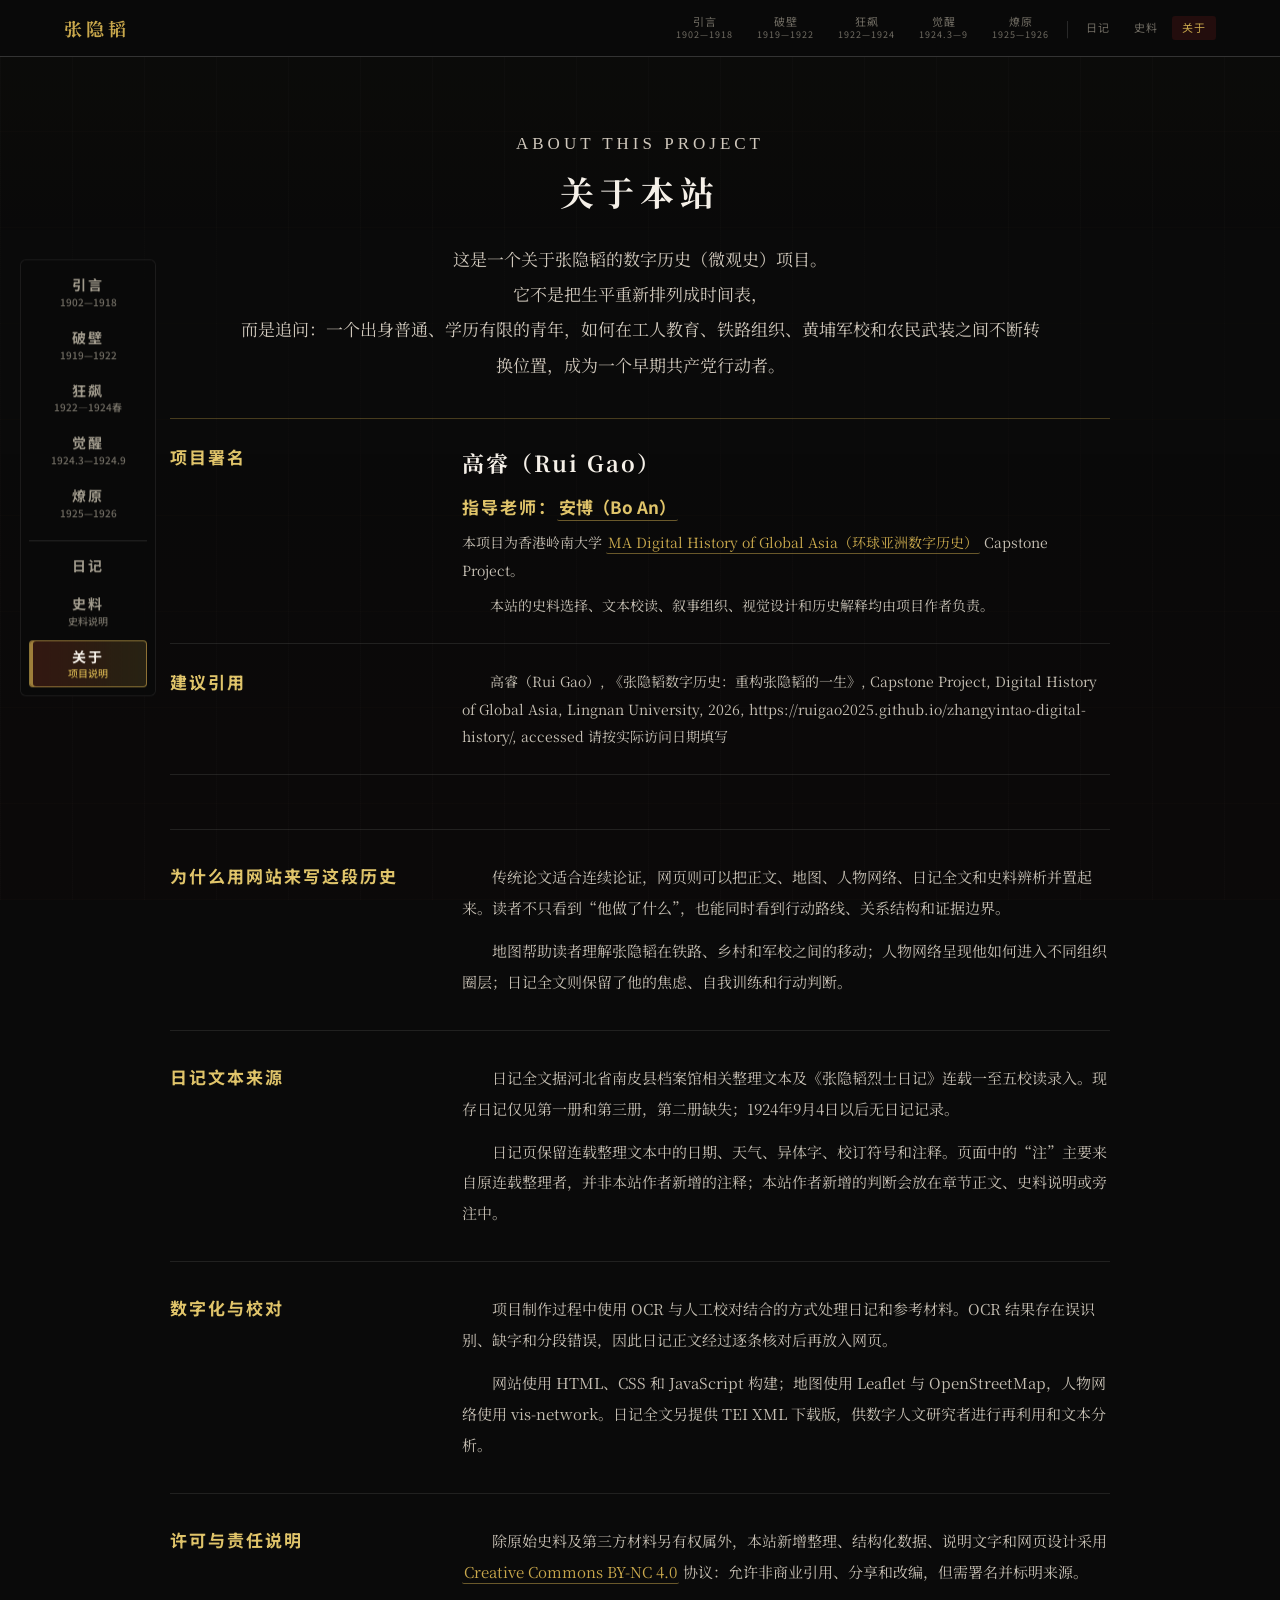
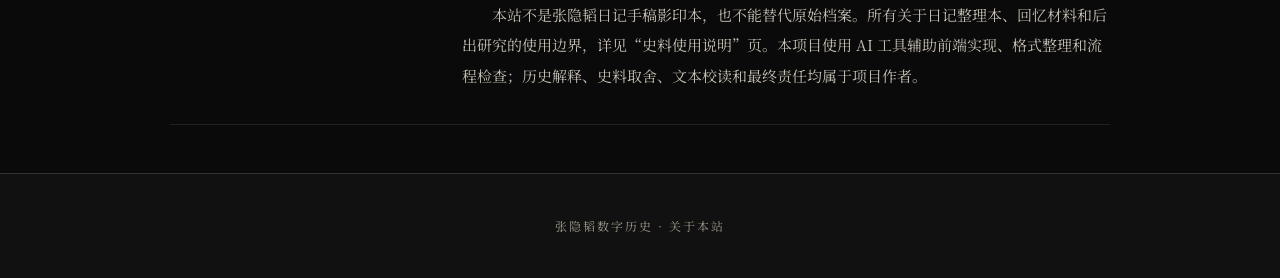
==== about.html @ f4e3e9cd "Add TEI schema declaration" ====
<!DOCTYPE html>
<html lang="zh-CN">
<head>
<meta charset="UTF-8">
<meta name="viewport" content="width=device-width, initial-scale=1.0">
<title>关于本站 · 张隐韬数字历史</title>
<link rel="stylesheet" href="css/style.css?v=20260519r">
</head>
<body class="about-page">

<nav>
  <div class="inner">
    <a href="index.html" class="logo">张隐韬</a>
    <div class="links">
      <a href="introduction.html">引言<br><small style="font-size:9px;color:var(--text-light);">1902—1918</small></a>
      <a href="chapter1.html">破壁<br><small style="font-size:9px;color:var(--text-light);">1919—1922</small></a>
      <a href="chapter2.html">狂飙<br><small style="font-size:9px;color:var(--text-light);">1922—1924</small></a>
      <a href="chapter3.html">觉醒<br><small style="font-size:9px;color:var(--text-light);">1924.3—9</small></a>
      <a href="chapter4.html">燎原<br><small style="font-size:9px;color:var(--text-light);">1925—1926</small></a>
      <span class="sep">|</span>
      <a href="appendix-diary.html">日记</a>
      <a href="appendix-sources.html">史料</a>
      <a href="about.html" class="active">关于</a>
    </div>
  </div>
</nav>

<div style="padding-top:56px;"></div>

<main class="about-page-main">
  <section class="about-hero">
    <p class="about-eyebrow">ABOUT THIS PROJECT</p>
    <h1>关于本站</h1>
    <p>这是一个关于张隐韬的数字历史（微观史）项目。<br>它不是把生平重新排列成时间表，<br>而是追问：一个出身普通、学历有限的青年，如何在工人教育、铁路组织、黄埔军校和农民武装之间不断转换位置，成为一个早期共产党行动者。</p>
  </section>

  <section class="about-overview">
    <div class="about-credit">
      <span>项目署名</span>
      <div class="about-item-body">
        <strong>高睿（Rui Gao）</strong>
        <p class="advisor-credit"><span class="advisor-line">指导老师：<a href="https://www.ln.edu.hk/cht/history/people/anbo" target="_blank" rel="noopener">安博（Bo An）</a></span></p>
        <p class="project-credit">本项目为香港岭南大学 <a href="https://www.ln.edu.hk/chs/history/programmes/dhga" target="_blank" rel="noopener">MA Digital History of Global Asia（环球亚洲数字历史）</a> Capstone Project。</p>
        <p>本站的史料选择、文本校读、叙事组织、视觉设计和历史解释均由项目作者负责。</p>
      </div>
    </div>
    <div class="about-citation">
      <span>建议引用</span>
      <div class="about-item-body">
        <p>高睿（Rui Gao）, 《张隐韬数字历史：重构张隐韬的一生》, Capstone Project, Digital History of Global Asia, Lingnan University, 2026, https://ruigao2025.github.io/zhangyintao-digital-history/, accessed 请按实际访问日期填写</p>
      </div>
    </div>
  </section>

  <section class="about-essay">
    <article>
      <h2>为什么用网站来写这段历史</h2>
      <p>传统论文适合连续论证，网页则可以把正文、地图、人物网络、日记全文和史料辨析并置起来。读者不只看到“他做了什么”，也能同时看到行动路线、关系结构和证据边界。</p>
      <p>地图帮助读者理解张隐韬在铁路、乡村和军校之间的移动；人物网络呈现他如何进入不同组织圈层；日记全文则保留了他的焦虑、自我训练和行动判断。</p>
    </article>

    <article>
      <h2>日记文本来源</h2>
      <p>日记全文据河北省南皮县档案馆相关整理文本及《张隐韬烈士日记》连载一至五校读录入。现存日记仅见第一册和第三册，第二册缺失；1924年9月4日以后无日记记录。</p>
      <p>日记页保留连载整理文本中的日期、天气、异体字、校订符号和注释。页面中的“注”主要来自原连载整理者，并非本站作者新增的注释；本站作者新增的判断会放在章节正文、史料说明或旁注中。</p>
    </article>

    <article>
      <h2>数字化与校对</h2>
      <p>项目制作过程中使用 OCR 与人工校对结合的方式处理日记和参考材料。OCR 结果存在误识别、缺字和分段错误，因此日记正文经过逐条核对后再放入网页。</p>
      <p>网站使用 HTML、CSS 和 JavaScript 构建；地图使用 Leaflet 与 OpenStreetMap，人物网络使用 vis-network。日记全文另提供 TEI XML 下载版，供数字人文研究者进行再利用和文本分析。</p>
    </article>

    <article>
      <h2>许可与责任说明</h2>
      <p>除原始史料及第三方材料另有权属外，本站新增整理、结构化数据、说明文字和网页设计采用 <a href="https://creativecommons.org/licenses/by-nc/4.0/" target="_blank" rel="noopener">Creative Commons BY-NC 4.0</a> 协议：允许非商业引用、分享和改编，但需署名并标明来源。</p>
      <p>本站不是张隐韬日记手稿影印本，也不能替代原始档案。所有关于日记整理本、回忆材料和后出研究的使用边界，详见“史料使用说明”页。本项目使用 AI 工具辅助前端实现、格式整理和流程检查；历史解释、史料取舍、文本校读和最终责任均属于项目作者。</p>
    </article>
  </section>
</main>

<footer>
  <div class="footer-text">张隐韬数字历史 · 关于本站</div>
</footer>

<script src="js/main.js?v=20260519r"></script>
</body>
</html>
---- css/style.css ----
@import url('https://fonts.googleapis.com/css2?family=Noto+Serif+SC:wght@400;600;700&family=Noto+Sans+SC:wght@400;500;700&display=swap');

@font-face {
  font-family: 'LetterXingkai';
  src: url('../assets/fonts/MaShanZheng-Regular.ttf') format('truetype');
  font-weight: 400;
  font-style: normal;
  font-display: swap;
}

:root {
  --red: #b22222;
  --dark-red: #8b0000;
  --gold: #c9a84c;
  --cream: #f5f0e8;
  --dark: #1a1a1a;
  --darker: #111;
  --text: #d4cfc4;
  --text-light: #a09a8c;
  --border: #333;
  --bg-body: #0a0a0a;
  --bg-card: #1e1e1e;
  --bg-card-alt: #222;
  --serif: 'Noto Serif SC', 'Source Han Serif CN', 'Songti SC', 'SimSun', serif;
  --sans: 'Noto Sans SC', 'Source Han Sans CN', 'PingFang SC', 'Microsoft YaHei', sans-serif;
  --letter: 'LetterXingkai', 'STXingkai', '华文行楷', 'Xingkai SC', 'Kaiti SC', 'KaiTi', cursive;
}

* { margin: 0; padding: 0; box-sizing: border-box; }
html { scroll-behavior: smooth; }
body {
  font-family: var(--serif);
  background: var(--bg-body);
  color: var(--text);
  line-height: 1.8;
  animation: page-enter .18s ease-out both;
  transition: opacity .16s ease, filter .16s ease;
}
body.is-page-leaving {
  opacity: .68;
  filter: blur(.7px);
}
@keyframes page-enter {
  from { opacity: .88; }
  to { opacity: 1; }
}
@media (prefers-reduced-motion: reduce) {
  html { scroll-behavior: auto; }
  body {
    animation: none;
    transition: none;
  }
  body.is-page-leaving {
    opacity: 1;
    filter: none;
  }
  body.home-page .hero,
  body.home-page nav {
    transition: none;
  }
  .scroll-cue {
    animation: none;
  }
}
body::before {
  content: '';
  position: fixed;
  inset: 0;
  z-index: -1;
  pointer-events: none;
  background:
    repeating-linear-gradient(90deg, rgba(245,240,232,.018) 0 1px, transparent 1px 72px),
    repeating-linear-gradient(0deg, rgba(201,168,76,.018) 0 1px, transparent 1px 96px),
    linear-gradient(180deg, rgba(201,168,76,.025), transparent 34%, rgba(178,34,34,.025));
  opacity: .72;
}
a { color: var(--gold); text-decoration: none; transition: color .3s; }
a:hover { color: var(--red); }

/* NAV */
nav {
  position: fixed; top: 0; left: 0; right: 0; z-index: 1000;
  background: rgba(10,10,10,.95); backdrop-filter: blur(10px);
  border-bottom: 1px solid var(--border);
}
nav .inner {
  max-width: 1200px; margin: 0 auto;
  display: flex; align-items: center; justify-content: space-between;
  padding: 0 24px; height: 56px;
}
nav .logo { font-size: 18px; font-weight: 700; color: var(--gold); letter-spacing: 4px; }
nav .links { display: flex; gap: 4px; flex-wrap: wrap; align-items: center; }
nav .links a {
  font-size: 11px; color: var(--text-light); letter-spacing: 1px;
  padding: 4px 10px; border-radius: 3px; transition: all .3s;
  font-family: var(--sans); text-align: center; line-height: 1.4;
  opacity: .68;
}
nav .links a:hover, nav .links a.active {
  color: var(--gold); background: rgba(178,34,34,.15);
  opacity: 1;
}
nav .links a small { display: block; }
nav .links a:hover, nav .links a.active {
  color: var(--gold); background: rgba(178,34,34,.15);
}
nav .links a .nav-years {
  display: block; font-size: 9px; color: var(--text-light);
  letter-spacing: 0; opacity: .5; margin-top: 1px;
}
nav .links a:hover .nav-years, nav .links a.active .nav-years {
  opacity: 1; color: var(--gold);
}
nav .links .sep { color: var(--border); padding: 0 2px; user-select: none; }

.side-rail {
  display: none;
}
@media (min-width: 1220px) {
  .side-rail {
    position: fixed;
    left: 20px;
    top: calc(56px + (100vh - 56px) / 2);
    transform: translateY(-50%);
    z-index: 900;
    display: flex;
    flex-direction: column;
    gap: 5px;
    width: 136px;
    max-height: calc(100vh - 88px);
    overflow: visible;
    padding: 8px;
    border: 1px solid rgba(245,240,232,.08);
    border-radius: 6px;
    background: rgba(10,10,10,.72);
    backdrop-filter: blur(10px);
  }
  .side-rail-item {
    position: relative;
  }
  .side-rail-main {
    display: block;
    width: 100%;
    padding: 7px 8px;
    border-radius: 4px;
    color: var(--text-light);
    font-family: var(--sans);
    text-align: center;
    border: 1px solid transparent;
  }
  .side-rail-main:hover,
  .side-rail-main.active {
    color: var(--cream);
    border-color: rgba(201,168,76,.32);
    background: rgba(201,168,76,.075);
  }
  .side-rail-main.active {
    border-color: rgba(201,168,76,.62);
    background:
      linear-gradient(90deg, rgba(178,34,34,.18), rgba(201,168,76,.095)),
      rgba(201,168,76,.07);
    box-shadow: inset 3px 0 0 rgba(201,168,76,.72);
  }
  .side-rail-title {
    display: block;
    font-size: 14px;
    font-weight: 700;
    line-height: 1.2;
    letter-spacing: 2px;
  }
  .side-rail-meta {
    display: block;
    margin-top: 3px;
    font-size: 10px;
    font-weight: 500;
    line-height: 1.2;
    letter-spacing: 0;
    opacity: .7;
  }
  .side-rail-meta:empty {
    display: none;
  }
  .side-rail-main.active .side-rail-meta {
    color: var(--gold);
    opacity: 1;
  }
  .side-rail-appendix {
    margin-top: 8px;
    padding-top: 8px;
    border-top: 1px solid rgba(245,240,232,.12);
  }
  .side-rail-appendix + .side-rail-appendix {
    margin-top: 0;
    padding-top: 0;
    border-top: 0;
  }
  .side-rail-submenu {
    position: absolute;
    left: calc(100% + 4px);
    top: 50%;
    transform: translateY(-50%);
    display: none;
    min-width: 138px;
    padding: 6px;
    border: 1px solid rgba(201,168,76,.28);
    border-radius: 6px;
    background: rgba(10,10,10,.92);
    backdrop-filter: blur(10px);
    box-shadow: 0 12px 28px rgba(0,0,0,.32);
  }
  .side-rail-submenu::before {
    content: '';
    position: absolute;
    left: -8px;
    top: 0;
    width: 8px;
    height: 100%;
  }
  .side-rail-item:hover .side-rail-submenu,
  .side-rail-item:focus-within .side-rail-submenu {
    display: block;
  }
  .side-rail-submenu a {
    display: block;
    padding: 6px 7px;
    border-radius: 4px;
    color: var(--text-light);
    font-family: var(--sans);
    font-size: 11px;
    font-weight: 500;
    line-height: 1.35;
    letter-spacing: 0;
    text-align: left;
    text-decoration: none;
  }
  .side-rail-submenu a:hover {
    color: var(--gold);
    background: rgba(201,168,76,.08);
  }
}

/* HERO */
.hero {
  min-height: 100vh; display: flex; align-items: center; justify-content: center;
  text-align: center; position: relative; overflow: hidden;
  background: #070707;
}
body.home-page .hero {
  min-height: 92vh;
  align-items: center;
  padding: 92px 16px 52px;
  transition: opacity .42s ease, transform .42s ease;
}
.hero::before {
  content: ''; position: absolute; inset: 0;
  background:
    linear-gradient(180deg, rgba(5,5,5,.68), rgba(12,4,4,.82) 52%, rgba(5,5,5,.92)),
    linear-gradient(90deg, rgba(0,0,0,.92), rgba(0,0,0,.28) 45%, rgba(0,0,0,.9)),
    url('../assets/images/zhang-diary-facsimile.png') center 47% / cover no-repeat;
  filter: sepia(.22) saturate(.82) contrast(1.02);
  transform: scale(1.03);
}
.hero::after {
  content: '';
  position: absolute;
  inset: 0;
  background:
    radial-gradient(ellipse at center, rgba(178,34,34,.12) 0%, transparent 55%),
    linear-gradient(180deg, transparent 74%, var(--bg-body) 100%);
}
.hero-content { position: relative; z-index: 1; padding: 24px; max-width: 800px; }
body.home-page .hero-content {
  padding-bottom: 0;
}
.hero-content::before {
  content: '';
  display: block;
  width: 42px;
  height: 1px;
  margin: 0 auto 24px;
  background: var(--gold);
  opacity: .55;
}
.hero h1 {
  font-size: 48px; font-weight: 700; color: var(--cream);
  letter-spacing: 10px; margin-bottom: 16px;
  text-shadow: 0 0 40px rgba(178,34,34,.42), 0 2px 16px rgba(0,0,0,.7);
}
body.home-page .hero h1 {
  font-family: var(--letter);
  font-size: 94px;
  font-weight: 400;
  letter-spacing: 11px;
}
.hero .subtitle {
  font-size: 16px; color: var(--gold); letter-spacing: 6px; margin-bottom: 24px;
  font-family: var(--sans);
}
body.home-page .hero .subtitle {
  font-family: "Times New Roman", Times, serif;
  font-size: 17px;
  font-weight: 400;
}
.hero .subtitle span {
  font-size: .75em;
  letter-spacing: 4px;
  font-family: var(--sans);
}
.hero .years {
  font-size: 20px; color: var(--red); font-weight: 700; letter-spacing: 8px; margin-bottom: 40px;
}
.hero-summary {
  font-size: 15px;
  color: var(--text-light);
  line-height: 2.2;
  max-width: 600px;
  margin: 0 auto 40px;
  text-align: center;
}
body.home-page .hero-summary {
  margin-bottom: 26px;
}
.hero-question {
  max-width: 760px;
  margin: 0 auto 36px;
  color: #eee5d7;
  font-size: 23px;
  font-weight: 600;
  line-height: 1.9;
  letter-spacing: 1px;
  text-shadow: 0 2px 18px rgba(0,0,0,.72);
}
.scroll-cue {
  appearance: none;
  border: 0;
  background: transparent;
  display: inline-flex;
  flex-direction: column;
  align-items: center;
  gap: 4px;
  margin-top: 4px;
  padding: 0;
  font-size: 12px;
  color: var(--text-light);
  letter-spacing: 2px;
  font-family: var(--sans);
  cursor: pointer;
  animation: scroll-cue-float 2.1s ease-in-out infinite;
}
.scroll-cue-arrow {
  font-size: 18px;
  line-height: 1;
  color: var(--gold);
}
.scroll-cue-text {
  line-height: 1.7;
  text-align: center;
}
.scroll-cue:hover,
.scroll-cue:focus-visible {
  color: var(--cream);
}
body.home-page nav {
  transition: opacity .42s ease, transform .42s ease;
}
body.home-page.is-home-leaving nav {
  opacity: .32;
  transform: translateY(-8px);
}
body.home-page.is-home-leaving .hero {
  opacity: .18;
  transform: translateY(-12px);
}
@keyframes scroll-cue-float {
  0%, 100% { transform: translateY(0); opacity: .84; }
  50% { transform: translateY(5px); opacity: 1; }
}

.home-intro {
  background:
    linear-gradient(180deg, var(--bg-body), #11100d 42%, #090909);
}
.home-panel {
  min-height: 82vh;
  display: flex;
  align-items: center;
  padding: 82px 24px;
  border-top: 1px solid rgba(245,240,232,.07);
  position: relative;
  overflow: hidden;
}
.home-panel::before {
  content: '';
  position: absolute;
  top: 50%;
  right: max(24px, calc((100vw - 1060px) / 2));
  width: 210px;
  height: 310px;
  border-radius: 48% 48% 42% 42%;
  background:
    radial-gradient(circle at 50% 19%, rgba(201,168,76,.26) 0 18%, transparent 19%),
    linear-gradient(180deg, rgba(245,240,232,.08), rgba(178,34,34,.12) 44%, rgba(0,0,0,.38));
  border: 1px solid rgba(201,168,76,.12);
  opacity: .18;
  transform: translateY(-50%);
  pointer-events: none;
}
.home-panel:nth-child(even)::before {
  right: auto;
  left: max(24px, calc((100vw - 1060px) / 2));
  opacity: .13;
}
.home-panel-question {
  scroll-margin-top: 56px;
}
.home-panel-inner {
  position: relative;
  z-index: 1;
  width: min(820px, 100%);
  margin: 0 auto;
}
.home-kicker {
  margin-bottom: 12px;
  color: var(--gold);
  font-family: var(--sans);
  font-size: 13px;
  font-weight: 700;
  letter-spacing: 3px;
}
.home-panel h2 {
  margin-bottom: 22px;
  color: var(--cream);
  font-size: 38px;
  line-height: 1.35;
  letter-spacing: 2px;
}
.home-panel p {
  max-width: 760px;
  color: #c8c1b5;
  font-size: 18px;
  line-height: 2.1;
}
.home-panel-method {
  min-height: 78vh;
}
.home-action-row {
  display: flex;
  flex-wrap: wrap;
  justify-content: center;
  gap: 12px;
  margin-top: 30px;
}
.home-action {
  display: inline-flex;
  align-items: center;
  justify-content: center;
  min-height: 40px;
  padding: 8px 18px;
  border: 1px solid rgba(201,168,76,.52);
  border-radius: 4px;
  background: rgba(201,168,76,.1);
  color: var(--cream);
  font-family: var(--sans);
  font-size: 13px;
  letter-spacing: 2px;
}
.home-action.secondary {
  border-color: rgba(245,240,232,.16);
  background: rgba(245,240,232,.04);
  color: var(--text);
}
.home-action:hover,
.home-action:focus-visible {
  border-color: rgba(201,168,76,.8);
  color: var(--gold);
}

.about-page-main {
  max-width: 980px;
  margin: 0 auto;
  padding: 70px 20px 48px;
}
.about-hero {
  max-width: 800px;
  margin: 0 auto 36px;
  text-align: center;
}
.about-eyebrow {
  margin-bottom: 10px;
  color: var(--gold);
  font-family: "Times New Roman", Times, serif;
  font-size: 14px;
  letter-spacing: 4px;
}
.about-hero h1 {
  margin-bottom: 18px;
  color: var(--cream);
  font-size: 34px;
  letter-spacing: 6px;
}
.about-hero p {
  max-width: 820px;
  margin: 0 auto;
  color: #d0c8bc;
  font-size: 17px;
  line-height: 2.08;
  text-align: center;
}
.about-overview {
  display: grid;
  gap: 0;
  margin-bottom: 54px;
  border-top: 1px solid rgba(201,168,76,.32);
}
.about-credit,
.about-citation {
  display: grid;
  grid-template-columns: 250px minmax(0, 1fr);
  column-gap: 42px;
  padding: 24px 0;
  border-bottom: 1px solid rgba(245,240,232,.1);
  align-items: start;
}
.about-credit span,
.about-citation span {
  display: block;
  color: #e0c46a;
  font-family: var(--sans);
  font-size: 17px;
  font-weight: 700;
  letter-spacing: 2px;
  line-height: 1.7;
}
.about-item-body {
  grid-column: 2;
}
.about-credit strong {
  display: block;
  margin-bottom: 10px;
  color: var(--cream);
  font-size: 22px;
  letter-spacing: 2px;
}
.about-credit p,
.about-citation p {
  color: #c7c0b4;
  font-size: 14px;
  line-height: 1.95;
  text-indent: 2em;
}
.about-credit p.advisor-credit,
.about-credit p.project-credit {
  margin-bottom: 8px;
  padding-left: 0;
  text-indent: 0 !important;
}
.advisor-line {
  color: var(--cream);
  font-size: 20px;
  font-weight: 700;
  font-family: var(--serif);
  letter-spacing: 0;
}
.advisor-line a {
  color: inherit;
}
.about-credit a,
.about-citation a,
.about-essay a {
  border-bottom: 1px solid rgba(201,168,76,.5);
  padding: 0 2px 1px;
  border-radius: 2px;
  letter-spacing: 0;
  transition: color .18s ease, background .18s ease, border-color .18s ease;
}
.about-credit a:hover,
.about-credit a:focus-visible,
.about-citation a:hover,
.about-citation a:focus-visible,
.about-essay a:hover,
.about-essay a:focus-visible {
  color: #fff3bf;
  background: rgba(201,168,76,.14);
  border-bottom-color: #fff3bf;
  outline: none;
}
.about-essay {
  display: grid;
  gap: 0;
  border-top: 1px solid rgba(245,240,232,.1);
}
.about-essay article {
  display: grid;
  grid-template-columns: 250px minmax(0, 1fr);
  column-gap: 42px;
  padding: 32px 0;
  border-bottom: 1px solid rgba(245,240,232,.1);
}
.about-essay h2 {
  color: #e0c46a;
  font-family: var(--sans);
  font-size: 17px;
  letter-spacing: 2px;
  line-height: 1.7;
}
.about-essay p {
  grid-column: 2;
  margin-bottom: 12px;
  color: #c7c0b4;
  font-size: 15px;
  line-height: 2.06;
  text-indent: 2em;
}
.about-essay p:last-child {
  margin-bottom: 0;
}
.about-download {
  display: inline-flex;
  margin-top: 14px;
  padding: 7px 13px;
  border: 1px solid rgba(201,168,76,.42);
  border-radius: 4px;
  background: rgba(201,168,76,.08);
  font-family: var(--sans);
  font-size: 13px;
  letter-spacing: 1px;
  text-indent: 0;
}

body.sources-page .section > div {
  max-width: 880px !important;
}
body.sources-page .section h2 {
  font-size: 22px !important;
  color: var(--gold) !important;
}
body.sources-page .section h3 {
  font-size: 17px !important;
  color: #e0c46a !important;
}
body.sources-page .section p {
  font-size: 15px !important;
  color: #c8c1b5 !important;
  line-height: 2 !important;
}
body.sources-page .project-brief p {
  color: #d3ccc0 !important;
}
/* CHAPTER NAV TIMELINE (for index.html) */
.chapter-timeline {
  display: flex; justify-content: center; gap: 0; max-width: 900px; margin: 0 auto 60px;
  flex-wrap: wrap;
}
.chapter-timeline.home-timeline {
  flex-wrap: nowrap;
  gap: 8px;
  max-width: 960px;
  position: relative;
  padding-top: 20px;
}
.chapter-timeline.home-timeline::before {
  content: '';
  position: absolute;
  left: 18px;
  right: 18px;
  top: 0;
  height: 1px;
  background: linear-gradient(90deg, transparent, rgba(201,168,76,.45), transparent);
}
.chapter-node {
  flex: 1; min-width: 180px; padding: 24px 16px;
  text-align: center; cursor: pointer; transition: all .3s;
  border: 1px solid var(--border); border-radius: 6px;
  background:
    linear-gradient(180deg, rgba(245,240,232,.025), transparent 38%),
    var(--bg-card);
  margin: 4px;
  font-family: var(--sans);
  text-decoration: none;
  min-width: 0;
  position: relative;
  overflow: hidden;
}
.chapter-node::before {
  content: '';
  position: absolute;
  left: 14px;
  right: 14px;
  top: 0;
  height: 2px;
  background: linear-gradient(90deg, transparent, rgba(201,168,76,.7), transparent);
  opacity: .42;
}
.chapter-node:hover {
  border-color: rgba(201,168,76,.5); transform: translateY(-2px);
  box-shadow: 0 10px 26px rgba(0,0,0,.28);
  background:
    linear-gradient(180deg, rgba(201,168,76,.05), transparent 42%),
    var(--bg-card);
}
.chapter-node .ch-years {
  font-size: 13px; color: var(--red); font-weight: 700; letter-spacing: 2px; margin-bottom: 8px;
}
.chapter-node .ch-title {
  font-size: 15px; color: var(--cream); letter-spacing: 2px; margin-bottom: 6px;
}
.chapter-node .ch-question {
  font-size: 11px; color: var(--text-light); line-height: 1.6;
}

.project-brief {
  max-width: 740px;
  margin: 40px auto;
  padding: 30px 34px;
  background:
    linear-gradient(90deg, rgba(201,168,76,.055), transparent 28%),
    var(--bg-card);
  border: 1px solid var(--border);
  border-left: 3px solid rgba(201,168,76,.58);
  border-radius: 6px;
}
.project-brief h3 {
  font-size: 16px;
  color: var(--gold);
  letter-spacing: 3px;
  margin-bottom: 16px;
  font-family: var(--sans);
}
.project-brief p {
  font-size: 14px;
  line-height: 2;
  color: var(--text-light);
  margin-bottom: 12px;
  text-indent: 2em;
}
.project-brief p:last-child { margin-bottom: 0; }

/* CHAPTER PAGE */
.chapter-hero {
  padding: 80px 24px 40px; text-align: center;
  background: linear-gradient(180deg, #1a0a0a, var(--bg-body));
}
.chapter-hero .ch-number {
  font-size: 14px; color: var(--red); letter-spacing: 4px;
  font-family: var(--sans); margin-bottom: 8px;
}
.chapter-hero h1 {
  font-size: 32px; color: var(--cream); letter-spacing: 6px; margin-bottom: 8px;
}
.chapter-hero .ch-years {
  font-size: 18px; color: var(--gold); letter-spacing: 4px; margin-bottom: 20px;
}
.chapter-hero .core-question {
  font-size: 16px; color: var(--red); font-weight: 600;
  max-width: 600px; margin: 0 auto;
  padding: 12px 24px; border-bottom: 2px solid var(--red);
  font-family: var(--sans);
}

/* SECTIONS */
.section {
  max-width: 1100px; margin: 0 auto; padding: 56px 16px 40px;
}
body.home-page .section {
  padding-top: 26px;
}
.subsection {
  margin-bottom: 60px;
  scroll-margin-top: 88px;
}
.subsection-title {
  font-size: 22px; color: var(--cream); letter-spacing: 4px;
  max-width: 760px; margin: 0 auto 20px; padding-bottom: 8px;
  border-bottom: 1px solid rgba(178,34,34,.3);
  font-family: var(--sans);
  scroll-margin-top: 88px;
}
.subsection-title .sec-num {
  color: var(--red); font-weight: 700;
}

/* NARRATIVE TEXT */
.narrative {
  max-width: 760px;
  margin: 0 auto;
}
.narrative p {
  font-size: 16px; line-height: 2.22; color: var(--text);
  margin-bottom: 16px; text-indent: 2em;
}
.narrative p.no-indent { text-indent: 0; }
.note-anchor {
  --anchor-accent: var(--gold);
  --anchor-soft: rgba(201,168,76,.08);
  color: var(--text);
  font-weight: 600;
  background: var(--anchor-soft);
  border-bottom: 1px solid color-mix(in srgb, var(--anchor-accent) 34%, transparent);
  padding: 1px 3px;
  border-radius: 2px;
  -webkit-box-decoration-break: clone;
  box-decoration-break: clone;
  transition: background .18s ease, border-color .18s ease, color .18s ease;
}
.note-anchor[data-note-type="background"] {
  --anchor-accent: #8fb8c1;
  --anchor-soft: rgba(143,184,193,.11);
}
.note-anchor[data-note-type="source"] {
  --anchor-accent: #d08a63;
  --anchor-soft: rgba(208,138,99,.12);
}
.note-anchor[data-note-type="space"] {
  --anchor-accent: #8fbf8a;
  --anchor-soft: rgba(143,191,138,.12);
}
.note-anchor[data-note-type="deep"] {
  --anchor-accent: var(--gold);
  --anchor-soft: rgba(201,168,76,.13);
}
.note-anchor.is-linked-active {
  color: var(--cream);
  background: color-mix(in srgb, var(--anchor-accent) 25%, transparent);
  border-bottom-color: color-mix(in srgb, var(--anchor-accent) 72%, transparent);
  box-shadow: 0 0 0 2px color-mix(in srgb, var(--anchor-accent) 12%, transparent);
}

/* MICRO HISTORY NOTES */
.micro-note {
  margin: 28px 0;
  padding: 18px 20px;
  background: #151510;
  border: 1px solid rgba(201,168,76,.38);
  border-left: 4px solid var(--gold);
  border-radius: 6px;
  overflow: visible;
}
.micro-note.marginal-note {
  width: 230px;
  margin: 4px 0 20px;
  padding: 14px 16px;
  background: #141414;
  border-color: rgba(201,168,76,.28);
  border-left-width: 3px;
}
.micro-note.context-card {
  width: 240px;
  margin: 6px 0 22px;
  padding: 15px 16px;
  background:
    linear-gradient(135deg, rgba(50,76,89,.22), rgba(10,10,10,.08)),
    #141716;
  border-color: rgba(114,154,164,.36);
  border-left-color: #729aa4;
}
.micro-note.context-card .micro-label {
  color: #9dc0c8;
}
.micro-note.context-card h3 {
  font-size: 16px;
}
.micro-note.inline-note {
  position: relative;
  width: auto;
  max-width: 680px;
  margin: 18px auto 22px;
}
.micro-note.deep-dive {
  position: relative;
  width: 250px;
  margin: 8px 0 24px;
  padding: 20px 20px 22px;
  background:
    linear-gradient(135deg, rgba(201,168,76,.14), rgba(178,34,34,.06) 42%, rgba(10,10,10,.16)),
    #151510;
  border-color: rgba(201,168,76,.55);
  box-shadow: 0 10px 30px rgba(0,0,0,.32), inset 0 0 0 1px rgba(245,240,232,.03);
}
.micro-note.deep-dive::before {
  content: '微观史 · DEEP DIVE';
  display: inline-block;
  margin-bottom: 10px;
  padding: 3px 9px;
  background: rgba(201,168,76,.12);
  border: 1px solid rgba(201,168,76,.45);
  border-radius: 3px;
  color: var(--gold);
  font-family: var(--sans);
  font-size: 10px;
  line-height: 1.4;
  letter-spacing: 1.5px;
}
.micro-note.deep-dive .micro-label {
  display: none;
}
.micro-note .micro-label {
  font-size: 12px;
  color: var(--gold);
  font-family: var(--sans);
  letter-spacing: 2px;
  margin-bottom: 6px;
}
.micro-note h3 {
  font-size: 17px;
  color: var(--cream);
  font-family: var(--sans);
  letter-spacing: 1px;
  margin-bottom: 8px;
}
.micro-note p {
  font-size: 13px;
  line-height: 2;
  color: var(--text-light);
  margin-bottom: 8px;
  text-indent: 0;
}
.micro-note p:last-child { margin-bottom: 0; }
.micro-note.is-collapsible {
  --note-accent: var(--gold);
  --note-accent-soft: rgba(201,168,76,.12);
  --note-border: rgba(201,168,76,.38);
  padding: 0;
  border-left-color: var(--note-accent);
  border-color: var(--note-border);
  background:
    linear-gradient(135deg, var(--note-accent-soft), rgba(10,10,10,.08)),
    #141414;
  overflow: hidden;
}
.micro-note.is-collapsible.is-collapsed {
  background: rgba(13,13,13,.72);
  border-color: rgba(245,240,232,.09);
  border-left-color: var(--note-accent);
  box-shadow: none;
}
.micro-note.is-collapsible {
  width: auto;
  max-width: 680px;
  margin: 16px auto 20px;
}
.micro-note.is-collapsible.is-collapsed {
  display: block;
}
.micro-note.is-collapsible.is-expanded {
  display: block;
  width: auto;
  max-width: 680px;
  margin: 18px auto 24px;
}
.micro-note.is-collapsible.deep-dive::before {
  display: none;
}
.micro-note-toggle {
  width: 100%;
  appearance: none;
  border: 0;
  background: transparent;
  color: inherit;
  text-align: left;
  cursor: pointer;
  padding: 14px 16px;
  display: grid;
  grid-template-columns: 1fr auto;
  gap: 8px 10px;
  align-items: center;
  font-family: var(--sans);
}
.micro-note.is-collapsed .micro-note-toggle {
  padding: 10px 12px;
}
.micro-note-toggle:hover {
  background: rgba(245,240,232,.035);
}
.micro-note.is-collapsed .micro-note-toggle:hover {
  background: var(--note-accent-soft);
}
.micro-note-type {
  display: inline-flex;
  width: fit-content;
  padding: 2px 8px;
  border: 1px solid var(--note-border);
  border-radius: 3px;
  color: var(--note-accent);
  background: var(--note-accent-soft);
  font-size: 10px;
  line-height: 1.45;
  letter-spacing: 1.5px;
  margin-bottom: 6px;
}
.micro-note.is-collapsed .micro-note-type {
  padding: 1px 6px;
  font-size: 9px;
  opacity: .86;
  margin-bottom: 4px;
}
.micro-note-title {
  display: block;
  color: var(--cream);
  font-size: 15px;
  line-height: 1.45;
  letter-spacing: 1px;
}
.micro-note.is-collapsed .micro-note-title {
  color: var(--text);
  font-size: 13px;
  line-height: 1.35;
  letter-spacing: .5px;
}
.micro-note-chevron {
  grid-row: 1 / span 2;
  grid-column: 2;
  align-self: center;
  color: var(--note-accent);
  font-size: 15px;
  line-height: 1;
  transform: rotate(0deg);
  transition: transform .18s ease;
}
.micro-note.is-collapsed .micro-note-chevron {
  opacity: .75;
  font-size: 13px;
}
.micro-note.is-expanded .micro-note-chevron {
  transform: rotate(90deg);
}
.micro-note.is-expanded {
  box-shadow: 0 10px 30px rgba(0,0,0,.24), inset 0 0 0 1px rgba(245,240,232,.025);
}
.micro-note-content {
  padding: 0 16px 16px;
  border-top: 1px solid rgba(245,240,232,.055);
}
.micro-note.is-expanded .micro-note-content {
  overflow: auto;
}
.micro-note-content[hidden] {
  display: none;
}
.micro-note[data-note-type="background"] {
  --note-accent: #8fb8c1;
  --note-accent-soft: rgba(114,154,164,.14);
  --note-border: rgba(114,154,164,.38);
}
.micro-note[data-note-type="source"] {
  --note-accent: #d08a63;
  --note-accent-soft: rgba(208,138,99,.13);
  --note-border: rgba(208,138,99,.36);
}
.micro-note[data-note-type="space"] {
  --note-accent: #8fbf8a;
  --note-accent-soft: rgba(143,191,138,.13);
  --note-border: rgba(143,191,138,.36);
}
.micro-note[data-note-type="deep"] {
  --note-accent: var(--gold);
  --note-accent-soft: rgba(201,168,76,.14);
  --note-border: rgba(201,168,76,.48);
}
.micro-note[data-note-type="analysis"] {
  --note-accent: #c79bd5;
  --note-accent-soft: rgba(199,155,213,.12);
  --note-border: rgba(199,155,213,.34);
}
.cost-list {
  margin: 10px 0 10px;
  padding-left: 18px;
  color: var(--text-light);
  font-family: var(--sans);
}
.cost-list li {
  font-size: 12px;
  line-height: 1.8;
  margin-bottom: 6px;
}
.cost-list b {
  color: var(--cream);
  font-weight: 700;
}
.narrative::after {
  content: '';
  display: block;
  clear: both;
}

@media (min-width: 769px) and (max-width: 1399px) {
  .micro-note.marginal-note,
  .micro-note.context-card,
  .micro-note.deep-dive {
    width: auto;
    max-width: 760px;
    margin: 24px auto;
  }
}

@media (min-width: 1400px) {
  .narrative {
    position: relative;
  }

  .micro-note.note-left,
  .micro-note.note-right {
    position: absolute;
    z-index: 2;
    float: none;
    clear: none;
    margin-top: 0;
    margin-bottom: 0;
  }

  .micro-note.note-left {
    left: -326px;
    margin-left: 0;
    margin-right: 0;
  }

  .micro-note.note-right {
    right: -326px;
    margin-left: 0;
    margin-right: 0;
  }
}

@media (min-width: 1000px) {
  .narrative {
    position: relative;
    max-width: 700px;
  }

  .subsection-title {
    max-width: 700px;
  }

  .component-container,
  .footnotes {
    max-width: 700px;
  }

  .micro-note.is-collapsible,
  .micro-note.is-collapsible.note-left,
  .micro-note.is-collapsible.note-right,
  .micro-note.is-collapsible.inline-note {
    position: absolute !important;
    left: auto !important;
    right: -296px !important;
    top: 0;
    z-index: 2;
    width: 260px;
    max-width: 260px;
    margin: 0;
    float: none;
    clear: none;
  }

  .micro-note.is-collapsible.is-expanded {
    width: 280px;
    max-width: 280px;
    overflow: hidden;
    margin: 0;
  }

  .micro-note.is-collapsible.is-expanded .micro-note-content {
    overflow-y: auto;
  }
}

.gloss-term {
  color: var(--cream);
  border-bottom: 1px dotted var(--gold);
  cursor: help;
  position: relative;
}
.gloss-term:hover::after,
.gloss-term:focus::after {
  content: attr(data-tip);
  position: absolute;
  left: 50%;
  bottom: calc(100% + 8px);
  transform: translateX(-50%);
  z-index: 120;
  width: max-content;
  max-width: 280px;
  padding: 10px 12px;
  background: #151510;
  border: 1px solid var(--gold);
  border-radius: 4px;
  color: var(--text);
  font-family: var(--sans);
  font-size: 12px;
  line-height: 1.7;
  box-shadow: 0 8px 18px rgba(0,0,0,.45);
  text-indent: 0;
}

/* DIARY QUOTE */
blockquote.diary-quote {
  margin: 24px 0; padding: 16px 20px;
  background:
    linear-gradient(90deg, rgba(178,34,34,.08), rgba(178,34,34,.025) 44%, transparent),
    #111;
  border-left: 3px solid var(--red);
  border-top: 1px solid rgba(201,168,76,.12);
  border-bottom: 1px solid rgba(201,168,76,.08);
  font-size: 14px; line-height: 2; color: var(--text);
  font-style: normal;
}
blockquote.diary-quote p {
  text-indent: 0;
}
blockquote.diary-quote cite {
  display: block; margin-top: 8px; font-size: 12px;
  color: var(--text-light); text-align: right; font-style: normal;
  letter-spacing: 1px;
}

/* COMPONENT CONTAINERS */
.component-container {
  max-width: 860px; margin: 40px auto; padding: 24px;
  background:
    linear-gradient(180deg, rgba(245,240,232,.025), transparent 30%),
    var(--bg-card);
  border: 1px solid var(--border);
  border-top-color: rgba(201,168,76,.38);
  border-radius: 6px;
}
.component-title {
  font-size: 14px; color: var(--gold); letter-spacing: 2px;
  margin-bottom: 16px; font-family: var(--sans);
}
.component-title::before {
  content: ''; display: inline-block; width: 8px; height: 8px;
  background: var(--red); border-radius: 50%; margin-right: 8px;
  vertical-align: middle;
}
.component-note {
  font-size: 12px; color: var(--text-light); line-height: 1.8;
  margin: -4px 0 14px; font-family: var(--sans);
}
.component-note-centered {
  text-align: center;
}

/* ARCHIVAL IMAGES */
.archive-figure {
  max-width: 860px;
  margin: 0 auto 32px;
  padding: 16px;
  background: var(--bg-card);
  border: 1px solid var(--border);
  border-radius: 8px;
  overflow: hidden;
}
.archive-figure img {
  display: block;
  width: 100%;
  height: auto;
  border-radius: 4px;
}
.archive-figure.diary-facsimile img {
  width: calc(100% + 8px);
  max-width: none;
  transform: translateY(-5px);
  transform-origin: top right;
}
.archive-figure figcaption {
  margin-top: 12px;
  color: var(--text-light);
  font-family: var(--serif);
  font-size: 13px;
  line-height: 1.9;
  text-align: left;
}

/* MAP */
#map,
#map-2,
#map-3,
#map-gz {
  height: 400px;
  border-radius: 6px;
  z-index: 1;
}
.route-map-expanded {
  height: 460px !important;
  min-height: 460px !important;
}
.leaflet-popup-content { font-family: var(--sans); font-size: 13px; }
.origin-map-pin {
  position: relative;
  width: 22px;
  height: 22px;
  border-radius: 999px;
  border: 2px solid rgba(245,240,232,.94);
  background: var(--red);
  box-shadow:
    0 0 0 7px rgba(178,34,34,.18),
    0 0 0 1px rgba(0,0,0,.5),
    0 10px 24px rgba(0,0,0,.4);
}
.origin-map-pin.start {
  background: var(--gold);
  box-shadow:
    0 0 0 7px rgba(201,168,76,.2),
    0 0 0 1px rgba(0,0,0,.5),
    0 10px 24px rgba(0,0,0,.4);
}
.origin-map-label {
  margin-top: -4px;
  padding: 8px 11px 9px;
  border-radius: 5px;
  border: 1px solid rgba(245,240,232,.18);
  background: rgba(10,10,10,.92);
  color: #fffaf2;
  font-family: var(--sans);
  font-size: 14px;
  font-weight: 700;
  line-height: 1.25;
  letter-spacing: 1px;
  box-shadow: 0 12px 28px rgba(0,0,0,.34);
  white-space: nowrap;
}
.origin-map-label span {
  color: #111 !important;
  font-size: 14px;
  font-weight: 700;
  line-height: 1.2;
}
.leaflet-tooltip.origin-map-label {
  background: rgba(255,255,255,.96);
  color: #111 !important;
  border-color: rgba(17,17,17,.24);
}
.route-map-pin {
  position: relative;
  width: 20px;
  height: 20px;
  border-radius: 999px;
  border: 2px solid rgba(255,250,242,.98);
  background: var(--red);
  box-shadow:
    0 0 0 7px rgba(178,34,34,.2),
    0 0 0 1px rgba(0,0,0,.5),
    0 10px 24px rgba(0,0,0,.4);
}
.route-map-pin.hub {
  background: var(--gold);
  box-shadow:
    0 0 0 7px rgba(201,168,76,.22),
    0 0 0 1px rgba(0,0,0,.5),
    0 10px 24px rgba(0,0,0,.4);
}
.route-map-label {
  padding: 7px 10px 8px;
  border-radius: 5px;
  border: 1px solid rgba(178,34,34,.68);
  background: rgba(10,10,10,.94);
  color: #fffdf8;
  font-family: var(--sans);
  font-size: 13px;
  font-weight: 700;
  line-height: 1.2;
  letter-spacing: 1px;
  box-shadow: 0 12px 28px rgba(0,0,0,.34);
}
.route-map-label.hub {
  border-color: rgba(201,168,76,.72);
}
.origin-map-label.start {
  border-color: rgba(201,168,76,.62);
}
.origin-map-label.end {
  border-color: rgba(178,34,34,.62);
}

/* NETWORK */
#network-graph {
  height: 580px;
  border-radius: 6px;
  background: #0d0d0d;
  border: 1px solid rgba(201,168,76,.16);
  transition: border-color .18s ease, box-shadow .18s ease;
}
#network-graph.is-network-hovering {
  border-color: rgba(201,168,76,.48);
  box-shadow: 0 0 0 1px rgba(201,168,76,.14), 0 16px 36px rgba(0,0,0,.34);
}
.vis-tooltip {
  position: absolute;
  visibility: hidden;
  padding: 8px 11px !important;
  max-width: 260px;
  white-space: normal !important;
  font-family: var(--sans) !important;
  font-size: 12px !important;
  line-height: 1.7 !important;
  color: var(--cream) !important;
  background: rgba(18,17,15,.96) !important;
  border: 1px solid rgba(201,168,76,.58) !important;
  border-radius: 6px !important;
  box-shadow: 0 12px 28px rgba(0,0,0,.45) !important;
  z-index: 1000 !important;
  pointer-events: none !important;
}

/* LETTERS */
.chat-container {
  max-width: 500px; margin: 0 auto;
  padding: 20px; background: #12100b; border: 1px solid #403624;
  border-radius: 4px; box-shadow: inset 0 0 0 1px rgba(201,168,76,.08);
}
.chat-bubble {
  margin-bottom: 14px; max-width: 100%; padding: 16px 18px;
  border-radius: 2px; font-size: 14px; line-height: 2;
  position: relative;
  color: #2c2116; background: #e4d2ad;
  border: 1px solid #b99658;
  box-shadow: 0 3px 10px rgba(0,0,0,.25);
}
.chat-bubble.from-other {
  margin-right: 24px;
}
.chat-bubble.from-self {
  margin-left: 24px; background: #d9c59a;
}
.chat-bubble .chat-name {
  font-size: 12px; color: #6a1f16; margin-bottom: 6px;
  font-family: var(--sans); letter-spacing: 1px; font-weight: 700;
}
.chat-bubble .letter-text {
  font-family: var(--letter);
  font-size: 21px;
  line-height: 2;
  letter-spacing: 1px;
  font-weight: 400;
  text-align: left;
}
.chat-bubble .chat-date {
  font-size: 11px; color: #6f624f; text-align: right; margin-top: 8px;
  font-family: var(--sans);
}
.secondary-component {
  max-width: 680px;
  margin: 18px auto 24px;
  border: 1px solid rgba(245,240,232,.12);
  border-left: 3px solid rgba(201,168,76,.55);
  border-radius: 6px;
  background: rgba(16,16,16,.84);
  overflow: hidden;
}
.secondary-component summary {
  list-style: none;
  cursor: pointer;
  display: flex;
  flex-wrap: wrap;
  align-items: baseline;
  gap: 8px 12px;
  padding: 14px 16px;
  font-family: var(--sans);
}
.secondary-component summary::-webkit-details-marker {
  display: none;
}
.secondary-component summary::after {
  content: '›';
  margin-left: auto;
  color: var(--gold);
  font-size: 18px;
  transition: transform .18s ease;
}
.secondary-component[open] summary::after {
  transform: rotate(90deg);
}
.secondary-kicker {
  display: inline-flex;
  width: fit-content;
  padding: 2px 8px;
  border: 1px solid rgba(201,168,76,.34);
  border-radius: 3px;
  color: var(--gold);
  background: rgba(201,168,76,.1);
  font-size: 10px;
  line-height: 1.45;
  letter-spacing: 1.5px;
}
.secondary-title {
  color: var(--text);
  font-size: 14px;
  line-height: 1.45;
  letter-spacing: .5px;
}
.secondary-body {
  padding: 0 16px 16px;
  border-top: 1px solid rgba(245,240,232,.055);
}
.letter-secondary .chat-container {
  margin-top: 16px;
}
.secondary-note {
  margin-top: 12px;
  color: var(--text-light);
  font-size: 12px;
  line-height: 1.8;
}
.route-map-secondary {
  max-width: 760px;
}
.route-map-compact {
  opacity: .94;
}

/* TIMELINE (for 商团事变) */
.event-timeline {
  position: relative; padding-left: 20px;
  border-left: 1px solid var(--border);
}
.event-item {
  position: relative; margin-bottom: 32px; padding-left: 20px;
}
.event-item.highlight {
  border-left: 2px solid var(--red); padding-left: 18px; margin-left: -1px;
}
.event-item.secondary {
  margin-bottom: 20px;
  opacity: .78;
}
.event-item.secondary .event-date {
  color: rgba(201,168,76,.78);
  font-size: 12px;
}
.event-item.secondary .event-desc {
  font-size: 13px;
  color: var(--text-light);
}
.event-collapsible {
  cursor: pointer;
}
.event-collapsible summary {
  list-style: none;
  display: flex;
  align-items: center;
  gap: 8px;
}
.event-collapsible summary::-webkit-details-marker {
  display: none;
}
.event-collapsible summary::after {
  content: '›';
  color: rgba(201,168,76,.72);
  font-size: 15px;
  line-height: 1;
  transition: transform .18s ease;
}
.event-collapsible[open] summary::after {
  transform: rotate(90deg);
}
.event-collapsible .event-desc {
  margin-top: 8px;
}
.event-item .event-date {
  font-size: 13px; color: var(--gold); font-weight: 700;
  letter-spacing: 2px; font-family: var(--sans);
}
.event-item .event-desc {
  font-size: 14px; color: var(--text); margin-top: 4px; line-height: 1.8;
}
.event-item blockquote {
  margin: 8px 0 0; padding: 8px 12px;
  background: rgba(178,34,34,.06); border-left: 2px solid var(--gold);
  font-size: 12px; color: var(--text-light); line-height: 1.8;
}

/* KEYWORD SEARCH */
.search-box {
  display: flex; gap: 8px; margin-bottom: 14px;
}
.search-input-wrap {
  position: relative;
  flex: 1;
}
.keyword-presets {
  display: flex; flex-wrap: wrap; align-items: center; gap: 10px 12px;
  margin: 0 0 18px; padding: 14px;
  background: #0d0d0d; border: 1px solid var(--border); border-radius: 6px;
}
.keyword-presets:empty {
  display: none;
}
.keyword-chip {
  padding: 7px 10px; border: 1px solid rgba(201,166,74,.18); border-radius: 4px;
  background: rgba(255,255,255,.025); color: var(--text-light); cursor: pointer;
  font-family: var(--sans); transition: all .2s;
  font-size: 14px;
  letter-spacing: 1px;
}
.keyword-chip:hover, .keyword-chip.active {
  color: var(--cream); background: rgba(201,168,76,.12);
  border-color: rgba(201,166,74,.65);
  box-shadow: inset 0 -1px 0 var(--gold);
}
.search-box input {
  width: 100%; padding: 8px 38px 8px 12px; border: 1px solid var(--border);
  background: #0d0d0d; color: var(--text); border-radius: 4px;
  font-family: var(--sans); font-size: 14px;
}
.search-box input::placeholder { color: var(--text-light); }
.search-box #search-clear {
  position: absolute;
  top: 50%;
  right: 8px;
  transform: translateY(-50%);
  display: inline-flex;
  align-items: center;
  justify-content: center;
  width: 22px;
  height: 22px;
  padding: 0;
  border: 1px solid rgba(201,166,74,.28);
  border-radius: 50%;
  background: rgba(255,255,255,.04);
  color: var(--text-light);
  font-size: 16px;
  line-height: 1;
  letter-spacing: 0;
  opacity: .58;
  cursor: default;
}
.search-box #search-clear.has-value {
  opacity: 1;
  cursor: pointer;
}
.search-box #search-clear.has-value:hover {
  color: var(--cream);
  border-color: rgba(201,166,74,.6);
}
.search-box button {
  padding: 8px 16px; background: var(--dark-red); color: var(--cream);
  border: none; border-radius: 4px; cursor: pointer;
  font-family: var(--sans); font-size: 13px; letter-spacing: 1px;
  transition: background .3s;
}
.search-box button:hover { background: var(--red); }

.inline-diary-link {
  max-width: 860px;
  margin: 18px auto 30px;
  padding: 12px 16px;
  border-left: 3px solid rgba(201, 166, 74, .65);
  background: rgba(201, 166, 74, .08);
  color: var(--text-light);
  font-size: 14px;
  line-height: 1.9;
}

.inline-diary-link a {
  color: var(--gold);
  margin: 0 4px;
  text-decoration: none;
  border-bottom: 1px solid rgba(201, 166, 74, .45);
}

.diary-search-panel,
.diary-fulltext {
  max-width: 920px;
  margin-left: auto;
  margin-right: auto;
}

.diary-search-panel {
  margin-bottom: 34px;
}

.diary-fulltext {
  color: var(--text);
}

.diary-source-note {
  margin: 0 0 22px;
  color: var(--text-light);
  font-size: 13px;
  line-height: 2;
}

.diary-volume {
  margin-bottom: 44px;
}

.diary-volume-title {
  margin: 0 0 8px;
  padding-bottom: 10px;
  border-bottom: 1px solid var(--border);
  color: var(--gold);
  font-size: 19px;
  letter-spacing: 3px;
}

.diary-volume-fold {
  margin-bottom: 16px;
  border: 1px solid rgba(201,166,74,.28);
  border-radius: 8px;
  background: rgba(255,255,255,.025);
}

.diary-volume-summary,
.diary-month-summary,
.diary-day-summary {
  list-style: none;
  cursor: pointer;
}

.diary-volume-summary::-webkit-details-marker,
.diary-month-summary::-webkit-details-marker,
.diary-day-summary::-webkit-details-marker {
  display: none;
}

.diary-volume-summary {
  display: flex;
  flex-direction: column;
  gap: 6px;
  padding: 16px 18px;
  position: relative;
}

.diary-volume-summary::after,
.diary-month-summary::after,
.diary-day-summary::after {
  content: '›';
  position: absolute;
  right: 18px;
  top: 50%;
  transform: translateY(-50%);
  color: var(--gold);
  transition: transform .18s ease;
}

.diary-volume-fold[open] > .diary-volume-summary::after,
.diary-month-fold[open] > .diary-month-summary::after,
.diary-day-fold[open] > .diary-day-summary::after {
  transform: translateY(-50%) rotate(90deg);
}

.diary-volume-summary-title {
  color: var(--gold);
  font-size: 19px;
  letter-spacing: 3px;
}

.diary-volume-summary-note {
  color: var(--text-light);
  font-size: 13px;
  line-height: 1.8;
}

.diary-volume-body {
  padding: 0 18px 18px;
}

.diary-preface {
  margin-top: 12px;
}

.diary-month-fold {
  margin-top: 12px;
  border: 1px solid var(--border);
  border-radius: 8px;
  background: rgba(0,0,0,.18);
}

.diary-month-summary {
  position: relative;
  padding: 14px 18px;
  color: var(--cream);
  font-size: 15px;
  letter-spacing: 2px;
}

.diary-month-body {
  padding: 0 12px 12px;
}

.diary-day-fold {
  margin-top: 10px;
  border: 1px solid rgba(255,255,255,.08);
  border-radius: 8px;
  background: rgba(255,255,255,.02);
}

.diary-day-summary {
  position: relative;
  display: flex;
  align-items: center;
  gap: 10px;
  flex-wrap: wrap;
  padding: 12px 42px 12px 14px;
  color: var(--gold);
  font-size: 13px;
  line-height: 1.8;
}

.diary-day-label {
  display: inline-block;
}

.diary-day-hint {
  display: inline-block;
  border: 1px solid rgba(201, 166, 74, .24);
  border-radius: 999px;
  padding: 1px 8px;
  background: rgba(201, 166, 74, .06);
  color: var(--text-light);
  font-size: 11px;
  line-height: 1.7;
  letter-spacing: 1px;
}

.diary-day-body {
  padding: 0 12px 12px;
}

.diary-return-row {
  display: flex;
  justify-content: flex-end;
  margin-top: 10px;
}

.diary-return-button {
  border: 1px solid rgba(201, 166, 74, .28);
  border-radius: 999px;
  padding: 5px 11px;
  background: rgba(201, 166, 74, .06);
  color: var(--text-light);
  font-size: 12px;
  line-height: 1.4;
  cursor: pointer;
  transition: border-color .18s ease, color .18s ease, background .18s ease;
}

.diary-return-button:hover,
.diary-return-button:focus-visible {
  border-color: rgba(201, 166, 74, .56);
  background: rgba(201, 166, 74, .12);
  color: var(--cream);
}

.diary-return-volume {
  margin-top: 12px;
  padding-top: 2px;
}

.diary-back-top {
  position: fixed;
  right: 28px;
  bottom: 26px;
  z-index: 40;
  border: 1px solid rgba(201, 166, 74, .42);
  border-radius: 999px;
  padding: 10px 14px;
  background: rgba(10, 10, 10, .88);
  color: var(--cream);
  font-size: 13px;
  letter-spacing: 1px;
  opacity: 0;
  pointer-events: none;
  transform: translateY(8px);
  cursor: pointer;
  box-shadow: 0 12px 28px rgba(0, 0, 0, .26);
  transition: opacity .18s ease, transform .18s ease, border-color .18s ease, background .18s ease;
}

.diary-back-top.is-visible {
  opacity: 1;
  pointer-events: auto;
  transform: translateY(0);
}

.diary-back-top:hover,
.diary-back-top:focus-visible {
  border-color: rgba(201, 166, 74, .72);
  background: rgba(28, 23, 15, .94);
}

.diary-day-fold .diary-entry {
  margin-bottom: 0;
}

.diary-day-fold .diary-entry-date {
  display: block;
}

.diary-entry {
  margin-bottom: 14px;
  padding: 14px 16px;
  background: rgba(255, 255, 255, .035);
  border: 1px solid var(--border);
  border-radius: 8px;
}

.diary-entry-date {
  margin-bottom: 8px;
  color: var(--gold);
  font-size: 13px;
  letter-spacing: 1px;
}

.diary-entry p {
  margin: 0 0 8px;
  color: var(--text);
  font-size: 13px;
  line-height: 2.05;
  text-indent: 2em;
}

.diary-entry p:last-child {
  margin-bottom: 0;
}

.diary-note {
  color: var(--text-light) !important;
  font-size: 12px !important;
}

.diary-align-right {
  text-align: right;
  text-indent: 0 !important;
}

.diary-mark {
  border-bottom: 1px solid rgba(201, 166, 74, .45);
}

.diary-end-note {
  padding: 22px;
  background: rgba(178, 34, 34, .06);
  border: 1px solid rgba(178, 34, 34, .2);
  border-radius: 8px;
  color: var(--cream);
  font-size: 14px;
  line-height: 2;
  text-align: center;
}
.search-results { margin-top: 16px; }
.search-result-item {
  display: block;
  width: 100%;
  text-align: left;
  padding: 12px; margin-bottom: 8px; background: #0d0d0d;
  border: 1px solid var(--border); border-radius: 4px;
  cursor: pointer;
  font-family: inherit;
}
.search-result-item:hover { border-color: rgba(201,166,74,.55); }
.search-result-item .sr-date {
  font-size: 12px; color: var(--gold); font-family: var(--sans);
}
.search-result-item .sr-context {
  font-size: 13px; color: var(--text); margin-top: 4px; line-height: 1.8;
}
.search-result-item .sr-context mark {
  background: rgba(201,166,74,.28);
  color: #fffaf0;
  padding: 1px 4px;
  border-radius: 3px;
  box-shadow: inset 0 -1px 0 rgba(201,166,74,.85);
}
.diary-entry-focus {
  border-color: rgba(201,166,74,.8);
  box-shadow: 0 0 0 2px rgba(201,166,74,.12);
}

/* CHAPTER NAV (bottom prev/next) */
.chapter-nav {
  display: flex; justify-content: space-between; align-items: center;
  max-width: 900px; margin: 40px auto; padding: 0 24px;
}
.chapter-nav a {
  font-size: 14px; color: var(--text-light); letter-spacing: 2px;
  padding: 8px 16px; border: 1px solid var(--border); border-radius: 4px;
  transition: all .3s; font-family: var(--sans);
}
.chapter-nav-label {
  font-size: 16px;
  font-weight: 700;
  color: var(--cream);
}
.chapter-nav-years {
  margin-left: 8px;
  font-size: 12px;
  font-weight: 500;
  letter-spacing: 1px;
}
.chapter-nav a:hover { border-color: var(--red); color: var(--gold); }
.chapter-nav a:hover .chapter-nav-label {
  color: var(--gold);
}

/* FOOTER */
footer {
  background: var(--darker); border-top: 1px solid var(--border);
  text-align: center; padding: 40px 24px;
}

footer .footer-text {
  font-size: 12px; color: var(--text-light); letter-spacing: 2px; line-height: 2;
}
.source-footer {
  max-width: 900px;
  margin: 0 auto;
}
.source-footer .source-heading {
  text-align: left;
  margin-bottom: 8px;
}
.source-footer .source-list {
  text-align: center;
  letter-spacing: 1px;
}
.source-footer .source-list div {
  line-height: 2;
}
.source-footer .project-note {
  margin-top: 12px;
  text-align: center;
}
footer .dedication {
  color: var(--red); font-size: 14px; margin-top: 12px; letter-spacing: 4px;
}

/* EVENT COMPARISON TABLE */
.event-table { width: 100%; border-collapse: collapse; font-family: var(--sans); }
.event-table th {
  font-size: 12px; color: var(--gold); letter-spacing: 1px;
  padding: 8px 10px; text-align: left;
  border-bottom: 1px solid var(--border);
}
.event-table td {
  font-size: 13px; color: var(--text); line-height: 1.8;
  padding: 10px; border-bottom: 1px solid rgba(51,51,51,.4);
  vertical-align: top;
}
.event-table tr:hover td { background: rgba(178,34,34,.04); }
.event-table .td-year { color: var(--gold); font-weight: 600; white-space: nowrap; width: 70px; }
.event-table .td-event { color: var(--text-light); width: 45%; }
.event-table .td-self { color: var(--cream); font-weight: 500; width: 45%; }

/* THOUGHT ANALYSIS */
.thought-analysis { margin: 40px 0; }
.thought-item {
  margin-bottom: 20px; padding: 16px 20px;
  background: var(--bg-card); border-left: 3px solid var(--gold);
  border-radius: 0 6px 6px 0;
}
.thought-item .thought-label {
  font-size: 13px; color: var(--gold); font-weight: 600;
  margin-bottom: 6px; font-family: var(--sans); letter-spacing: 1px;
}
.thought-item .thought-text {
  font-size: 14px; line-height: 2; color: var(--text);
}

/* SECTION DIVIDER */
.section-divider {
  text-align: center; margin: 48px 0 36px; position: relative;
}
.section-divider::before {
  content: ''; position: absolute; top: 50%; left: 0; right: 0;
  height: 1px; background: var(--border);
}
.section-divider span {
  position: relative; background: var(--bg-body); padding: 0 16px;
  font-size: 14px; color: var(--gold); letter-spacing: 3px;
  font-family: var(--sans);
}

/* RESPONSIVE */
@media (max-width: 768px) {
  .hero h1 { font-size: 28px; letter-spacing: 6px; }
  .chapter-hero h1 { font-size: 24px; }
  .chapter-timeline { flex-direction: column; align-items: center; }
  .chapter-node { min-width: 260px; }
  .subsection-title { font-size: 18px; }
  nav .links a { font-size: 11px; padding: 3px 6px; }
  nav .links a small,
  nav .links a .nav-years {
    display: none !important;
  }
  #map,
  #map-2,
  #map-3,
  #map-gz {
    height: 300px;
  }
  #network-graph { height: 350px; }
  .section { padding: 40px 16px 30px; }
  .narrative { max-width: none; }
  .narrative p { font-size: 15px; }
  .chapter-timeline.home-timeline {
    flex-wrap: wrap;
  }
  .project-brief {
    padding: 24px 22px;
  }
  body.home-page .hero {
    min-height: 86vh;
    padding-bottom: 42px;
  }
  body.home-page .hero h1 {
    font-size: 58px;
    letter-spacing: 7px;
  }
  .hero-summary {
    font-size: 14px;
    line-height: 2;
  }
  .hero-question {
    font-size: 18px;
    line-height: 1.85;
    letter-spacing: 0;
  }
  .home-panel {
    min-height: auto;
    padding: 64px 18px;
  }
  .home-panel::before {
    width: 132px;
    height: 190px;
    right: -18px;
    opacity: .1;
  }
  .home-panel:nth-child(even)::before {
    left: -22px;
  }
  .home-panel h2 {
    font-size: 25px;
    letter-spacing: 2px;
  }
  .home-panel p {
    font-size: 15px;
    line-height: 2;
  }
  .about-page-main {
    padding: 54px 18px 36px;
  }
  .about-hero {
    margin-bottom: 34px;
    text-align: center;
  }
  .about-hero h1 {
    font-size: 28px;
    letter-spacing: 4px;
  }
  .about-hero p {
    font-size: 15px;
    line-height: 2;
  }
  .about-overview {
    margin-bottom: 34px;
  }
  .about-credit,
  .about-citation {
    display: block;
    padding: 20px 0;
  }
  .about-item-body {
    margin-top: 10px;
  }
  .about-essay article {
    display: block;
    padding: 26px 0;
  }
  .about-essay h2 {
    margin-bottom: 12px;
  }
  .about-essay p {
    font-size: 14px;
    line-height: 2;
  }
  .micro-note.marginal-note,
  .micro-note.context-card,
  .micro-note.deep-dive {
    float: none;
    width: auto;
    margin: 24px 0;
    padding: 16px 18px;
    background: #151510;
    border-color: rgba(201,168,76,.4);
  }
  .micro-note.deep-dive {
    margin: 30px 0;
    padding: 20px 18px 22px;
  }
  .micro-note.is-collapsible {
    padding: 0;
    border-left-color: var(--note-accent);
    border-color: var(--note-border);
    background:
      linear-gradient(135deg, var(--note-accent-soft), rgba(10,10,10,.08)),
      #141414;
  }
  .micro-note.is-collapsible.is-collapsed {
    background: rgba(13,13,13,.72);
    border-color: rgba(245,240,232,.09);
    border-left-color: var(--note-accent);
  }
  .diary-back-top {
    right: 16px;
    bottom: 16px;
  }
}
@media (max-width: 480px) {
  nav .links a { font-size: 10px; padding: 2px 4px; }
  .hero h1 { font-size: 22px; }
  body.home-page .hero h1 { font-size: 48px; }
  .chat-bubble { max-width: 90%; }
}
.fn { font-size: 0.7em; vertical-align: super; color: var(--gold); text-decoration: none; cursor: pointer; margin: 0 1px; }
.footnotes { max-width: 800px; margin: 48px auto 0; padding: 24px 0 0; border-top: 1px solid var(--border); }
.footnotes h3 { font-size: 14px; color: var(--gold); letter-spacing: 2px; margin-bottom: 16px; font-family: var(--sans); }
.footnotes ol { padding-left: 20px; }
.footnotes li { font-size: 12px; color: var(--text-light); line-height: 1.8; margin-bottom: 6px; }
.footnotes li::marker { color: var(--gold); }
.src-warn { font-size: 0.75em; vertical-align: super; color: var(--red); cursor: help; margin: 0 2px; font-family: var(--sans); font-weight: 600; position: relative; }
.src-warn { font-size: 0.75em; vertical-align: super; color: var(--red); cursor: help; margin: 0 2px; font-family: var(--sans); font-weight: 600; position: relative; }
.src-warn:hover::after, .src-warn:focus::after { content: attr(data-tip); position: absolute; bottom: calc(100% + 6px); left: 50%; transform: translateX(-50%); background: #1a1a1a; color: var(--cream); font-size: 12px; font-weight: 400; line-height: 1.6; padding: 8px 12px; border-radius: 4px; border: 1px solid var(--red); white-space: normal; width: max-content; max-width: 280px; z-index: 100; pointer-events: none; box-shadow: 0 4px 12px rgba(0,0,0,.6); }
.src-warn.show-tip::after { content: attr(data-tip); position: absolute; bottom: calc(100% + 6px); left: 50%; transform: translateX(-50%); background: #1a1a1a; color: var(--cream); font-size: 12px; font-weight: 400; line-height: 1.6; padding: 8px 12px; border-radius: 4px; border: 1px solid var(--red); white-space: normal; width: max-content; max-width: 280px; z-index: 100; box-shadow: 0 4px 12px rgba(0,0,0,.6); }
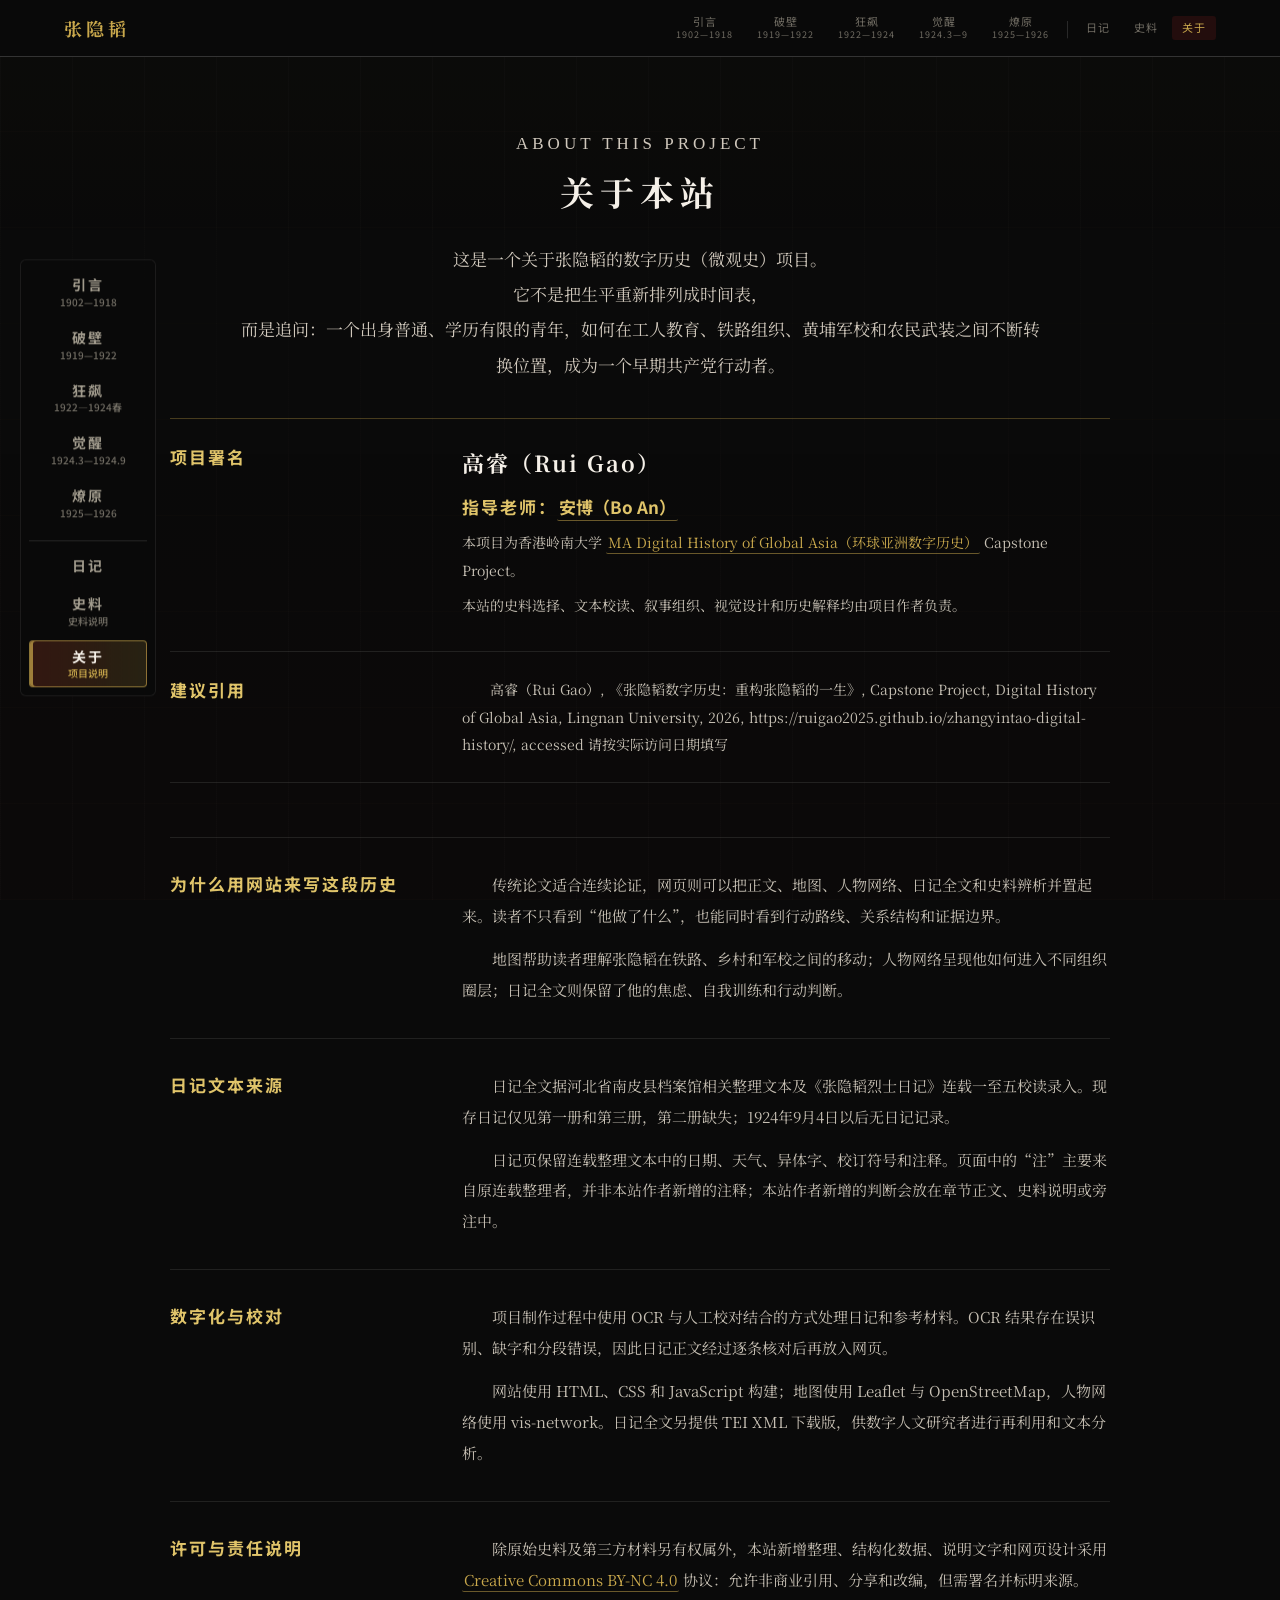
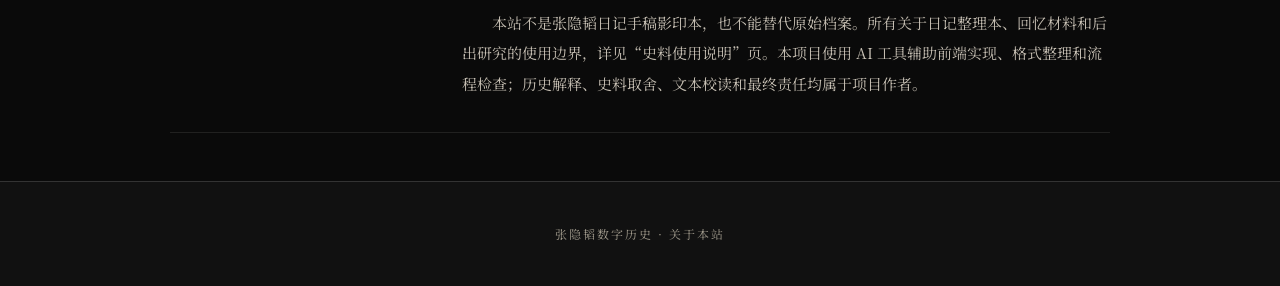
==== commit bf31e1d4: "Align project credit text" ====
--- a/about.html
+++ b/about.html
@@ -4,7 +4,7 @@
 <meta charset="UTF-8">
 <meta name="viewport" content="width=device-width, initial-scale=1.0">
 <title>关于本站 · 张隐韬数字历史</title>
-<link rel="stylesheet" href="css/style.css?v=20260519r">
+<link rel="stylesheet" href="css/style.css?v=20260519s">
 </head>
 <body class="about-page">
 
@@ -41,7 +41,7 @@
         <strong>高睿（Rui Gao）</strong>
         <p class="advisor-credit"><span class="advisor-line">指导老师：<a href="https://www.ln.edu.hk/cht/history/people/anbo" target="_blank" rel="noopener">安博（Bo An）</a></span></p>
         <p class="project-credit">本项目为香港岭南大学 <a href="https://www.ln.edu.hk/chs/history/programmes/dhga" target="_blank" rel="noopener">MA Digital History of Global Asia（环球亚洲数字历史）</a> Capstone Project。</p>
-        <p>本站的史料选择、文本校读、叙事组织、视觉设计和历史解释均由项目作者负责。</p>
+        <p class="project-credit">本站的史料选择、文本校读、叙事组织、视觉设计和历史解释均由项目作者负责。</p>
       </div>
     </div>
     <div class="about-citation">
@@ -83,6 +83,6 @@
   <div class="footer-text">张隐韬数字历史 · 关于本站</div>
 </footer>
 
-<script src="js/main.js?v=20260519r"></script>
+<script src="js/main.js?v=20260519s"></script>
 </body>
 </html>
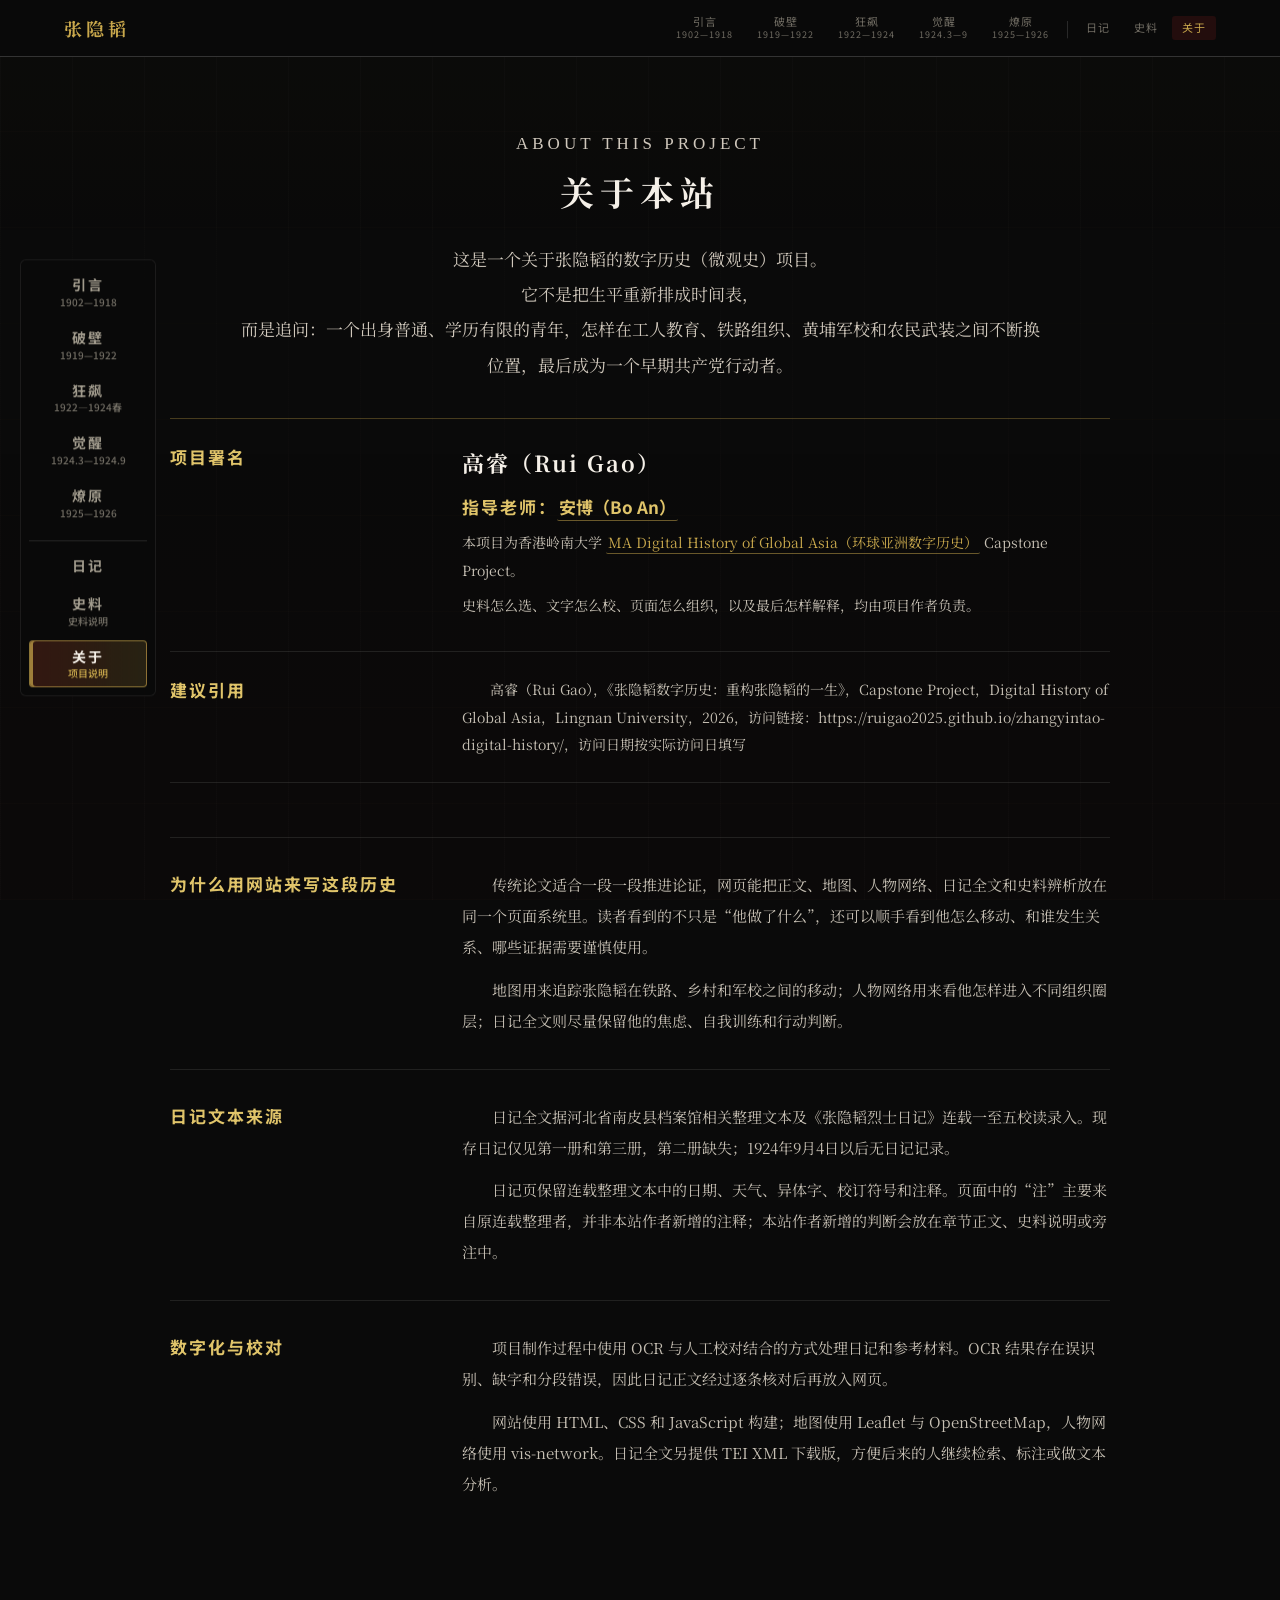
==== commit f21916d1: "Revise submission text" ====
--- a/about.html
+++ b/about.html
@@ -4,7 +4,8 @@
 <meta charset="UTF-8">
 <meta name="viewport" content="width=device-width, initial-scale=1.0">
 <title>关于本站 · 张隐韬数字历史</title>
-<link rel="stylesheet" href="css/style.css?v=20260519s">
+<link rel="preload" href="assets/fonts/MaShanZheng-Subset.ttf" as="font" type="font/ttf" crossorigin>
+<link rel="stylesheet" href="css/style.css?v=20260520d">
 </head>
 <body class="about-page">
 
@@ -31,7 +32,7 @@
   <section class="about-hero">
     <p class="about-eyebrow">ABOUT THIS PROJECT</p>
     <h1>关于本站</h1>
-    <p>这是一个关于张隐韬的数字历史（微观史）项目。<br>它不是把生平重新排列成时间表，<br>而是追问：一个出身普通、学历有限的青年，如何在工人教育、铁路组织、黄埔军校和农民武装之间不断转换位置，成为一个早期共产党行动者。</p>
+    <p>这是一个关于张隐韬的数字历史（微观史）项目。<br>它不是把生平重新排成时间表，<br>而是追问：一个出身普通、学历有限的青年，怎样在工人教育、铁路组织、黄埔军校和农民武装之间不断换位置，最后成为一个早期共产党行动者。</p>
   </section>
 
   <section class="about-overview">
@@ -41,13 +42,13 @@
         <strong>高睿（Rui Gao）</strong>
         <p class="advisor-credit"><span class="advisor-line">指导老师：<a href="https://www.ln.edu.hk/cht/history/people/anbo" target="_blank" rel="noopener">安博（Bo An）</a></span></p>
         <p class="project-credit">本项目为香港岭南大学 <a href="https://www.ln.edu.hk/chs/history/programmes/dhga" target="_blank" rel="noopener">MA Digital History of Global Asia（环球亚洲数字历史）</a> Capstone Project。</p>
-        <p class="project-credit">本站的史料选择、文本校读、叙事组织、视觉设计和历史解释均由项目作者负责。</p>
+        <p class="project-credit">史料怎么选、文字怎么校、页面怎么组织，以及最后怎样解释，均由项目作者负责。</p>
       </div>
     </div>
     <div class="about-citation">
       <span>建议引用</span>
       <div class="about-item-body">
-        <p>高睿（Rui Gao）, 《张隐韬数字历史：重构张隐韬的一生》, Capstone Project, Digital History of Global Asia, Lingnan University, 2026, https://ruigao2025.github.io/zhangyintao-digital-history/, accessed 请按实际访问日期填写</p>
+        <p>高睿（Rui Gao），《张隐韬数字历史：重构张隐韬的一生》，Capstone Project，Digital History of Global Asia，Lingnan University，2026，访问链接：https://ruigao2025.github.io/zhangyintao-digital-history/，访问日期按实际访问日填写</p>
       </div>
     </div>
   </section>
@@ -55,8 +56,8 @@
   <section class="about-essay">
     <article>
       <h2>为什么用网站来写这段历史</h2>
-      <p>传统论文适合连续论证，网页则可以把正文、地图、人物网络、日记全文和史料辨析并置起来。读者不只看到“他做了什么”，也能同时看到行动路线、关系结构和证据边界。</p>
-      <p>地图帮助读者理解张隐韬在铁路、乡村和军校之间的移动；人物网络呈现他如何进入不同组织圈层；日记全文则保留了他的焦虑、自我训练和行动判断。</p>
+      <p>传统论文适合一段一段推进论证，网页能把正文、地图、人物网络、日记全文和史料辨析放在同一个页面系统里。读者看到的不只是“他做了什么”，还可以顺手看到他怎么移动、和谁发生关系、哪些证据需要谨慎使用。</p>
+      <p>地图用来追踪张隐韬在铁路、乡村和军校之间的移动；人物网络用来看他怎样进入不同组织圈层；日记全文则尽量保留他的焦虑、自我训练和行动判断。</p>
     </article>
 
     <article>
@@ -68,13 +69,13 @@
     <article>
       <h2>数字化与校对</h2>
       <p>项目制作过程中使用 OCR 与人工校对结合的方式处理日记和参考材料。OCR 结果存在误识别、缺字和分段错误，因此日记正文经过逐条核对后再放入网页。</p>
-      <p>网站使用 HTML、CSS 和 JavaScript 构建；地图使用 Leaflet 与 OpenStreetMap，人物网络使用 vis-network。日记全文另提供 TEI XML 下载版，供数字人文研究者进行再利用和文本分析。</p>
+      <p>网站使用 HTML、CSS 和 JavaScript 构建；地图使用 Leaflet 与 OpenStreetMap，人物网络使用 vis-network。日记全文另提供 TEI XML 下载版，方便后来的人继续检索、标注或做文本分析。</p>
     </article>
 
     <article>
       <h2>许可与责任说明</h2>
       <p>除原始史料及第三方材料另有权属外，本站新增整理、结构化数据、说明文字和网页设计采用 <a href="https://creativecommons.org/licenses/by-nc/4.0/" target="_blank" rel="noopener">Creative Commons BY-NC 4.0</a> 协议：允许非商业引用、分享和改编，但需署名并标明来源。</p>
-      <p>本站不是张隐韬日记手稿影印本，也不能替代原始档案。所有关于日记整理本、回忆材料和后出研究的使用边界，详见“史料使用说明”页。本项目使用 AI 工具辅助前端实现、格式整理和流程检查；历史解释、史料取舍、文本校读和最终责任均属于项目作者。</p>
+      <p>本站不是张隐韬日记手稿影印本，也不能替代原始档案。日记整理本、回忆材料和后出研究各自能用到什么程度，详见“史料使用说明”页。制作过程中曾使用 AI 工具辅助前端实现、格式整理和流程检查；史料取舍、文本校读、历史解释和最终责任均属于项目作者。</p>
     </article>
   </section>
 </main>
@@ -83,6 +84,6 @@
   <div class="footer-text">张隐韬数字历史 · 关于本站</div>
 </footer>
 
-<script src="js/main.js?v=20260519s"></script>
+<script src="js/main.js?v=20260520d"></script>
 </body>
 </html>
--- a/css/style.css
+++ b/css/style.css
@@ -2,7 +2,7 @@
 
 @font-face {
   font-family: 'LetterXingkai';
-  src: url('../assets/fonts/MaShanZheng-Regular.ttf') format('truetype');
+  src: url('../assets/fonts/MaShanZheng-Subset.ttf') format('truetype');
   font-weight: 400;
   font-style: normal;
   font-display: swap;
@@ -626,6 +626,21 @@
   letter-spacing: 1px;
   text-indent: 0;
 }
+.source-inline-link {
+  color: var(--gold);
+  border-bottom: 1px solid rgba(201,168,76,.55);
+  padding: 0 2px 1px;
+  border-radius: 2px;
+  text-decoration: none;
+  transition: color .18s ease, background .18s ease, border-color .18s ease;
+}
+.source-inline-link:hover,
+.source-inline-link:focus-visible {
+  color: #fff3bf;
+  background: rgba(201,168,76,.16);
+  border-bottom-color: #fff3bf;
+  outline: none;
+}
 
 body.sources-page .section > div {
   max-width: 880px !important;
@@ -1275,13 +1290,29 @@
 #map-2,
 #map-3,
 #map-gz {
+  width: 100%;
   height: 400px;
+  min-height: 400px;
   border-radius: 6px;
   z-index: 1;
+  background: #151510;
+  overflow: hidden;
+}
+.route-map-compact {
+  height: 280px !important;
+  min-height: 280px !important;
 }
 .route-map-expanded {
   height: 460px !important;
   min-height: 460px !important;
+}
+.leaflet-container,
+.leaflet-pane,
+.leaflet-map-pane {
+  width: 100%;
+}
+.leaflet-tile {
+  max-width: none !important;
 }
 .leaflet-popup-content { font-family: var(--sans); font-size: 13px; }
 .origin-map-pin {
@@ -1411,7 +1442,11 @@
   margin-bottom: 14px; max-width: 100%; padding: 16px 18px;
   border-radius: 2px; font-size: 14px; line-height: 2;
   position: relative;
-  color: #2c2116; background: #e4d2ad;
+  color: #2c2116;
+  background:
+    linear-gradient(90deg, rgba(112,79,35,.08) 1px, transparent 1px) 0 0 / 2.15em 100%,
+    linear-gradient(0deg, rgba(255,255,255,.1), rgba(112,79,35,.04)),
+    #e7d6b5;
   border: 1px solid #b99658;
   box-shadow: 0 3px 10px rgba(0,0,0,.25);
 }
@@ -1419,11 +1454,11 @@
   margin-right: 24px;
 }
 .chat-bubble.from-self {
-  margin-left: 24px; background: #d9c59a;
+  margin-left: 24px;
 }
 .chat-bubble .chat-name {
   font-size: 12px; color: #6a1f16; margin-bottom: 6px;
-  font-family: var(--sans); letter-spacing: 1px; font-weight: 700;
+  font-family: var(--letter); letter-spacing: 1px; font-weight: 400;
 }
 .chat-bubble .letter-text {
   font-family: var(--letter);
@@ -1433,9 +1468,25 @@
   font-weight: 400;
   text-align: left;
 }
+.chat-bubble.letter-vertical {
+  min-height: 290px;
+}
+.chat-bubble.letter-vertical .letter-text {
+  writing-mode: vertical-rl;
+  text-orientation: mixed;
+  width: 100%;
+  height: min(360px, 52vh);
+  overflow-x: auto;
+  overflow-y: hidden;
+  padding: 6px 2px;
+  line-height: 2.15;
+  letter-spacing: .12em;
+  text-align: start;
+}
 .chat-bubble .chat-date {
   font-size: 11px; color: #6f624f; text-align: right; margin-top: 8px;
-  font-family: var(--sans);
+  font-family: var(--letter);
+  letter-spacing: .08em;
 }
 .secondary-component {
   max-width: 680px;
@@ -1508,9 +1559,63 @@
 }
 
 /* TIMELINE (for 商团事变) */
+.event-intro {
+  margin-bottom: 26px;
+  padding: 18px 20px;
+  border: 1px solid rgba(201,168,76,.28);
+  border-left: 3px solid var(--gold);
+  border-radius: 6px;
+  background:
+    linear-gradient(180deg, rgba(201,168,76,.07), transparent 70%),
+    rgba(18,17,15,.96);
+}
+.event-intro h3 {
+  margin-bottom: 8px;
+  color: var(--cream);
+  font-size: 17px;
+  letter-spacing: 2px;
+  font-family: var(--sans);
+}
+.event-intro p {
+  color: var(--text);
+  font-size: 14px;
+  line-height: 2;
+  text-indent: 2em;
+}
 .event-timeline {
   position: relative; padding-left: 20px;
   border-left: 1px solid var(--border);
+}
+.event-timeline.event-staged {
+  padding-left: 0;
+  border-left: 0;
+}
+.event-stage {
+  margin-bottom: 30px;
+  padding: 22px 22px 4px;
+  border: 1px solid rgba(245,240,232,.1);
+  border-top-color: rgba(201,168,76,.35);
+  border-radius: 6px;
+  background: rgba(13,13,13,.72);
+}
+.event-stage-label {
+  display: inline-flex;
+  margin-bottom: 8px;
+  padding: 2px 8px;
+  border: 1px solid rgba(201,168,76,.32);
+  border-radius: 3px;
+  color: var(--gold);
+  background: rgba(201,168,76,.08);
+  font-family: var(--sans);
+  font-size: 11px;
+  letter-spacing: 2px;
+}
+.event-stage h3 {
+  margin-bottom: 16px;
+  color: var(--cream);
+  font-family: var(--sans);
+  font-size: 16px;
+  letter-spacing: 1.5px;
 }
 .event-item {
   position: relative; margin-bottom: 32px; padding-left: 20px;
@@ -1566,6 +1671,55 @@
   margin: 8px 0 0; padding: 8px 12px;
   background: rgba(178,34,34,.06); border-left: 2px solid var(--gold);
   font-size: 12px; color: var(--text-light); line-height: 1.8;
+}
+.event-source {
+  margin-top: 10px;
+}
+.event-source summary {
+  display: inline-flex;
+  cursor: pointer;
+  color: var(--gold);
+  font-family: var(--sans);
+  font-size: 12px;
+  letter-spacing: 1px;
+  border-bottom: 1px solid rgba(201,168,76,.38);
+}
+.event-source summary::-webkit-details-marker {
+  display: none;
+}
+.event-source summary::after {
+  content: '›';
+  margin-left: 6px;
+  transition: transform .18s ease;
+}
+.event-source[open] summary::after {
+  transform: rotate(90deg);
+}
+.event-why {
+  padding: 18px 20px;
+  border: 1px solid rgba(178,34,34,.28);
+  border-left: 3px solid var(--red);
+  border-radius: 6px;
+  background: rgba(178,34,34,.06);
+}
+.event-why h3 {
+  margin-bottom: 10px;
+  color: var(--cream);
+  font-family: var(--sans);
+  font-size: 16px;
+  letter-spacing: 2px;
+}
+.event-why p {
+  margin: 0 0 6px;
+  color: var(--text);
+  font-size: 14px;
+  line-height: 1.9;
+  text-indent: 0;
+}
+.event-why p::before {
+  content: '•';
+  margin-right: 8px;
+  color: var(--gold);
 }
 
 /* KEYWORD SEARCH */
@@ -2087,6 +2241,11 @@
   #map-3,
   #map-gz {
     height: 300px;
+    min-height: 300px;
+  }
+  .route-map-compact {
+    height: 300px !important;
+    min-height: 300px !important;
   }
   #network-graph { height: 350px; }
   .section { padding: 40px 16px 30px; }
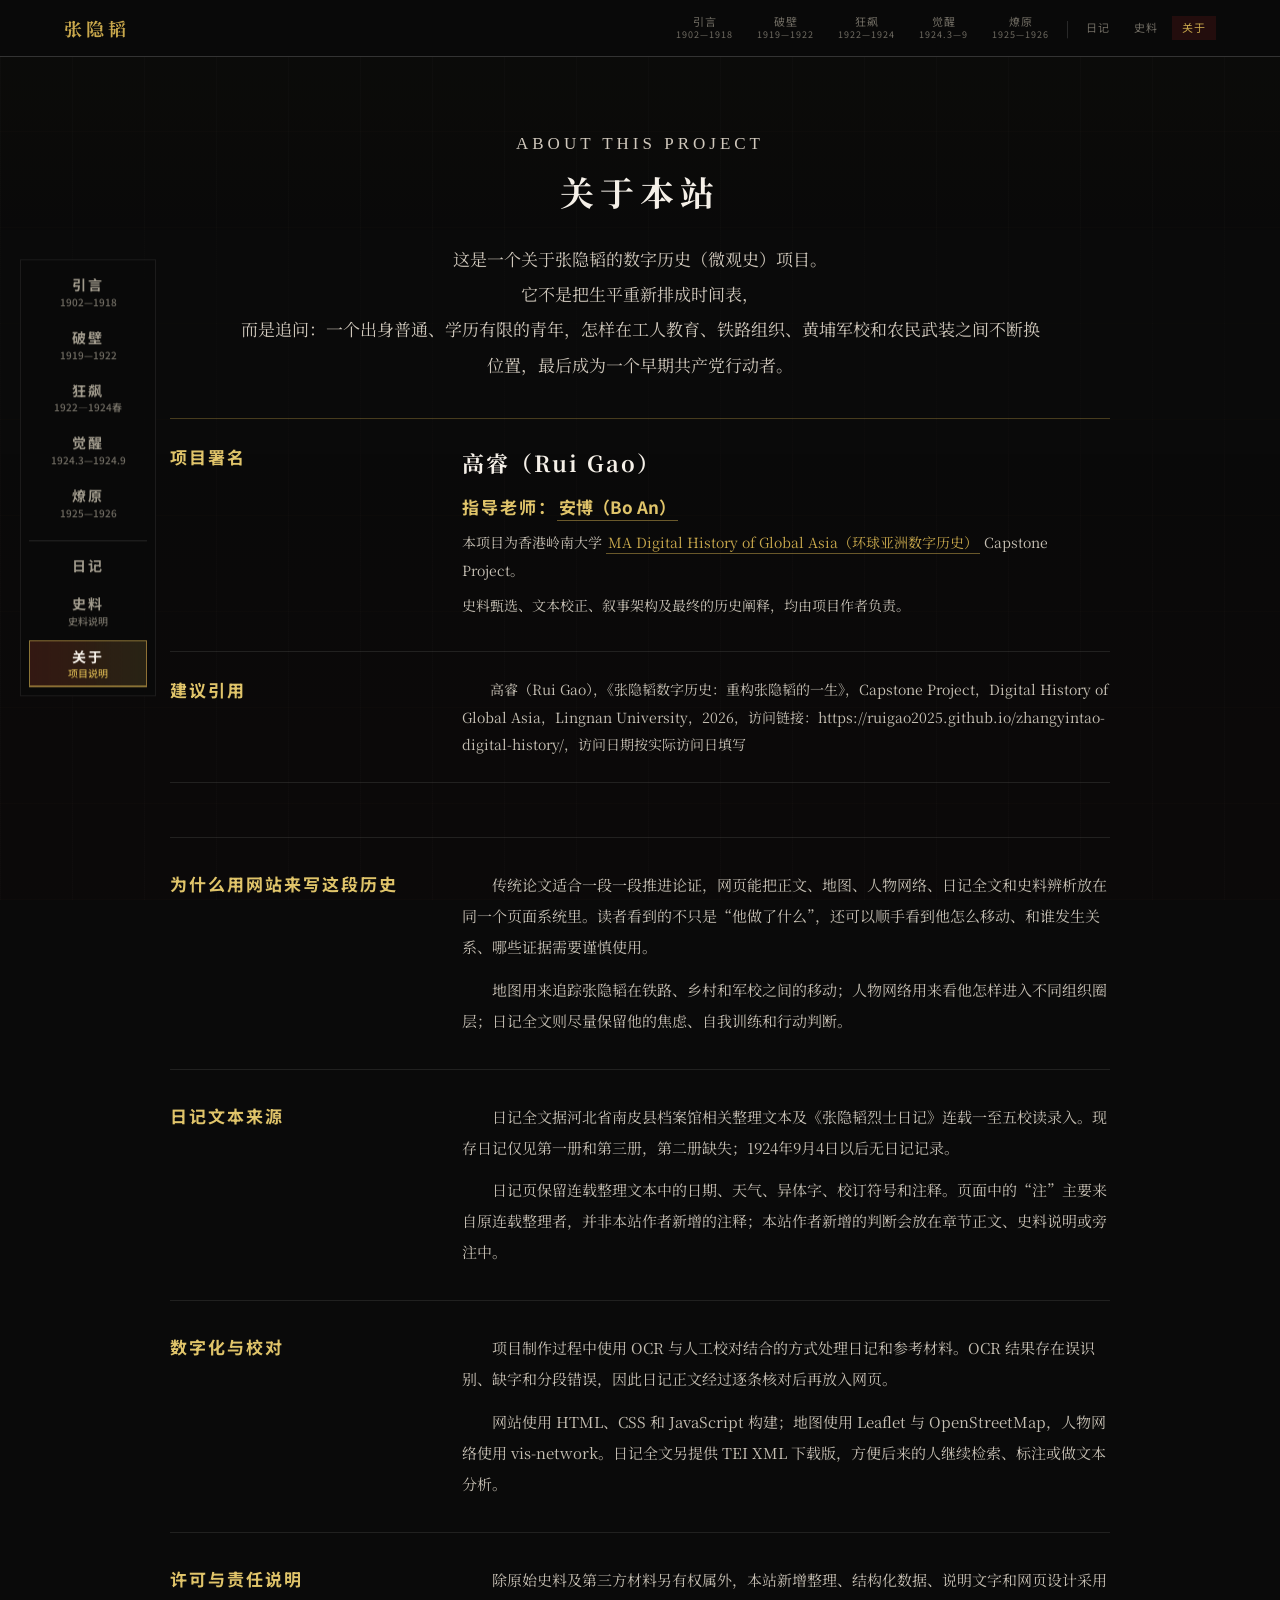
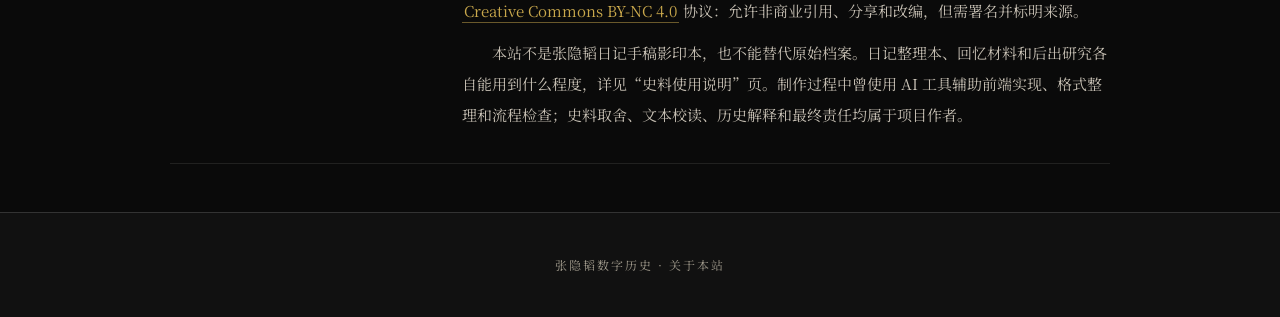
==== commit 120c0667: "Polish site copy and presentation" ====
--- a/about.html
+++ b/about.html
@@ -5,7 +5,7 @@
 <meta name="viewport" content="width=device-width, initial-scale=1.0">
 <title>关于本站 · 张隐韬数字历史</title>
 <link rel="preload" href="assets/fonts/MaShanZheng-Subset.ttf" as="font" type="font/ttf" crossorigin>
-<link rel="stylesheet" href="css/style.css?v=20260520d">
+<link rel="stylesheet" href="css/style.css?v=20260521e">
 </head>
 <body class="about-page">
 
@@ -42,7 +42,7 @@
         <strong>高睿（Rui Gao）</strong>
         <p class="advisor-credit"><span class="advisor-line">指导老师：<a href="https://www.ln.edu.hk/cht/history/people/anbo" target="_blank" rel="noopener">安博（Bo An）</a></span></p>
         <p class="project-credit">本项目为香港岭南大学 <a href="https://www.ln.edu.hk/chs/history/programmes/dhga" target="_blank" rel="noopener">MA Digital History of Global Asia（环球亚洲数字历史）</a> Capstone Project。</p>
-        <p class="project-credit">史料怎么选、文字怎么校、页面怎么组织，以及最后怎样解释，均由项目作者负责。</p>
+        <p class="project-credit">史料甄选、文本校正、叙事架构及最终的历史阐释，均由项目作者负责。</p>
       </div>
     </div>
     <div class="about-citation">
--- a/css/style.css
+++ b/css/style.css
@@ -92,7 +92,7 @@
 nav .links { display: flex; gap: 4px; flex-wrap: wrap; align-items: center; }
 nav .links a {
   font-size: 11px; color: var(--text-light); letter-spacing: 1px;
-  padding: 4px 10px; border-radius: 3px; transition: all .3s;
+  padding: 4px 10px; border-radius:0; transition: all .3s;
   font-family: var(--sans); text-align: center; line-height: 1.4;
   opacity: .68;
 }
@@ -131,7 +131,7 @@
     overflow: visible;
     padding: 8px;
     border: 1px solid rgba(245,240,232,.08);
-    border-radius: 6px;
+    border-radius:0;
     background: rgba(10,10,10,.72);
     backdrop-filter: blur(10px);
   }
@@ -142,7 +142,7 @@
     display: block;
     width: 100%;
     padding: 7px 8px;
-    border-radius: 4px;
+    border-radius:0;
     color: var(--text-light);
     font-family: var(--sans);
     text-align: center;
@@ -159,7 +159,7 @@
     background:
       linear-gradient(90deg, rgba(178,34,34,.18), rgba(201,168,76,.095)),
       rgba(201,168,76,.07);
-    box-shadow: inset 3px 0 0 rgba(201,168,76,.72);
+    box-shadow: inset 0 -1px 0 rgba(201,168,76,.55);
   }
   .side-rail-title {
     display: block;
@@ -203,7 +203,7 @@
     min-width: 138px;
     padding: 6px;
     border: 1px solid rgba(201,168,76,.28);
-    border-radius: 6px;
+    border-radius:0;
     background: rgba(10,10,10,.92);
     backdrop-filter: blur(10px);
     box-shadow: 0 12px 28px rgba(0,0,0,.32);
@@ -223,7 +223,7 @@
   .side-rail-submenu a {
     display: block;
     padding: 6px 7px;
-    border-radius: 4px;
+    border-radius:0;
     color: var(--text-light);
     font-family: var(--sans);
     font-size: 11px;
@@ -246,9 +246,14 @@
   background: #070707;
 }
 body.home-page .hero {
-  min-height: 92vh;
+  min-height: 100svh;
+  display: grid;
+  grid-template-columns: minmax(280px, 520px) minmax(360px, 620px);
+  gap: clamp(24px, 6vw, 90px);
   align-items: center;
-  padding: 92px 16px 52px;
+  justify-content: center;
+  padding: 64px clamp(28px, 7vw, 110px) 34px;
+  text-align: left;
   transition: opacity .42s ease, transform .42s ease;
 }
 .hero::before {
@@ -260,6 +265,13 @@
   filter: sepia(.22) saturate(.82) contrast(1.02);
   transform: scale(1.03);
 }
+body.home-page .hero::before {
+  background:
+    linear-gradient(180deg, rgba(5,5,5,.68), rgba(12,4,4,.82) 52%, rgba(5,5,5,.92)),
+    linear-gradient(90deg, rgba(0,0,0,.92), rgba(0,0,0,.28) 45%, rgba(0,0,0,.9)),
+    url('../assets/images/zhang-diary-facsimile.png') center 47% / cover no-repeat;
+  filter: sepia(.22) saturate(.82) contrast(1.02);
+}
 .hero::after {
   content: '';
   position: absolute;
@@ -268,9 +280,19 @@
     radial-gradient(ellipse at center, rgba(178,34,34,.12) 0%, transparent 55%),
     linear-gradient(180deg, transparent 74%, var(--bg-body) 100%);
 }
+body.home-page .hero::after {
+  background:
+    radial-gradient(circle at 34% 56%, rgba(245,240,232,.08) 0 15%, transparent 32%),
+    radial-gradient(circle at 78% 47%, rgba(178,34,34,.15), transparent 26%),
+    linear-gradient(180deg, transparent 72%, var(--bg-body) 100%);
+}
 .hero-content { position: relative; z-index: 1; padding: 24px; max-width: 800px; }
 body.home-page .hero-content {
   padding-bottom: 0;
+  max-width: 620px;
+  justify-self: center;
+  text-align: center;
+  transform: translateY(-3vh);
 }
 .hero-content::before {
   content: '';
@@ -288,9 +310,12 @@
 }
 body.home-page .hero h1 {
   font-family: var(--letter);
-  font-size: 94px;
+  font-size: clamp(72px, 8vw, 128px);
   font-weight: 400;
-  letter-spacing: 11px;
+  letter-spacing: 12px;
+  margin-bottom: 18px;
+  padding-bottom: 16px;
+  border-bottom: 2px solid rgba(178,34,34,.72);
 }
 .hero .subtitle {
   font-size: 16px; color: var(--gold); letter-spacing: 6px; margin-bottom: 24px;
@@ -300,6 +325,9 @@
   font-family: "Times New Roman", Times, serif;
   font-size: 17px;
   font-weight: 400;
+  color: rgba(245,240,232,.82);
+  letter-spacing: 4px;
+  margin-bottom: 28px;
 }
 .hero .subtitle span {
   font-size: .75em;
@@ -329,6 +357,38 @@
   line-height: 1.9;
   letter-spacing: 1px;
   text-shadow: 0 2px 18px rgba(0,0,0,.72);
+}
+body.home-page .hero-question {
+  margin: 0 auto;
+  max-width: 620px;
+  color: rgba(245,240,232,.88);
+  font-size: 26px;
+  line-height: 1.7;
+  text-align: center;
+}
+.hero-portrait {
+  position: relative;
+  z-index: 1;
+  width: min(35vw, 470px);
+  min-width: 260px;
+  aspect-ratio: .62 / 1;
+  align-self: center;
+  justify-self: center;
+  display: grid;
+  place-items: center;
+  transform: translateY(-3vh);
+}
+.hero-portrait img {
+  position: relative;
+  z-index: 1;
+  width: 100%;
+  max-height: 100%;
+  object-fit: contain;
+  object-position: center;
+  opacity: .92;
+  filter: saturate(.9) contrast(1.02) brightness(.9) drop-shadow(0 22px 34px rgba(0,0,0,.26));
+  border-radius:0;
+  transform: scaleX(.82) scaleY(1.08);
 }
 .scroll-cue {
   appearance: none;
@@ -381,10 +441,10 @@
     linear-gradient(180deg, var(--bg-body), #11100d 42%, #090909);
 }
 .home-panel {
-  min-height: 82vh;
+  min-height: 68vh;
   display: flex;
   align-items: center;
-  padding: 82px 24px;
+  padding: 58px 24px;
   border-top: 1px solid rgba(245,240,232,.07);
   position: relative;
   overflow: hidden;
@@ -396,7 +456,7 @@
   right: max(24px, calc((100vw - 1060px) / 2));
   width: 210px;
   height: 310px;
-  border-radius: 48% 48% 42% 42%;
+  border-radius:0;
   background:
     radial-gradient(circle at 50% 19%, rgba(201,168,76,.26) 0 18%, transparent 19%),
     linear-gradient(180deg, rgba(245,240,232,.08), rgba(178,34,34,.12) 44%, rgba(0,0,0,.38));
@@ -416,32 +476,48 @@
 .home-panel-inner {
   position: relative;
   z-index: 1;
-  width: min(820px, 100%);
+  width: min(900px, 100%);
   margin: 0 auto;
 }
 .home-kicker {
-  margin-bottom: 12px;
+  display: inline-flex;
+  align-items: center;
+  gap: 12px;
+  margin-bottom: 16px;
   color: var(--gold);
   font-family: var(--sans);
-  font-size: 13px;
-  font-weight: 700;
+  font-size: 19px;
+  font-weight: 800;
   letter-spacing: 3px;
 }
+.home-kicker::before {
+  content: '';
+  width: 26px;
+  height: 26px;
+  flex: 0 0 26px;
+  border-radius:0;
+  background: url('../assets/images/home-section-dot.png') center / contain no-repeat;
+  filter: saturate(.82) brightness(.92);
+  opacity: .88;
+}
 .home-panel h2 {
-  margin-bottom: 22px;
+  max-width: 900px;
+  margin-bottom: 24px;
   color: var(--cream);
-  font-size: 38px;
-  line-height: 1.35;
+  font-size: 44px;
+  font-weight: 800;
+  line-height: 1.32;
   letter-spacing: 2px;
 }
-.home-panel p {
+.home-panel-inner > p:not(.home-kicker) {
   max-width: 760px;
   color: #c8c1b5;
   font-size: 18px;
-  line-height: 2.1;
+  line-height: 2.05;
+  letter-spacing: 0;
 }
 .home-panel-method {
-  min-height: 78vh;
+  min-height: 66vh;
 }
 .home-action-row {
   display: flex;
@@ -457,7 +533,7 @@
   min-height: 40px;
   padding: 8px 18px;
   border: 1px solid rgba(201,168,76,.52);
-  border-radius: 4px;
+  border-radius:0;
   background: rgba(201,168,76,.1);
   color: var(--cream);
   font-family: var(--sans);
@@ -569,7 +645,7 @@
 .about-essay a {
   border-bottom: 1px solid rgba(201,168,76,.5);
   padding: 0 2px 1px;
-  border-radius: 2px;
+  border-radius:0;
   letter-spacing: 0;
   transition: color .18s ease, background .18s ease, border-color .18s ease;
 }
@@ -619,7 +695,7 @@
   margin-top: 14px;
   padding: 7px 13px;
   border: 1px solid rgba(201,168,76,.42);
-  border-radius: 4px;
+  border-radius:0;
   background: rgba(201,168,76,.08);
   font-family: var(--sans);
   font-size: 13px;
@@ -630,7 +706,7 @@
   color: var(--gold);
   border-bottom: 1px solid rgba(201,168,76,.55);
   padding: 0 2px 1px;
-  border-radius: 2px;
+  border-radius:0;
   text-decoration: none;
   transition: color .18s ease, background .18s ease, border-color .18s ease;
 }
@@ -661,6 +737,7 @@
 body.sources-page .project-brief p {
   color: #d3ccc0 !important;
 }
+
 /* CHAPTER NAV TIMELINE (for index.html) */
 .chapter-timeline {
   display: flex; justify-content: center; gap: 0; max-width: 900px; margin: 0 auto 60px;
@@ -685,7 +762,7 @@
 .chapter-node {
   flex: 1; min-width: 180px; padding: 24px 16px;
   text-align: center; cursor: pointer; transition: all .3s;
-  border: 1px solid var(--border); border-radius: 6px;
+  border: 1px solid var(--border); border-radius:0;
   background:
     linear-gradient(180deg, rgba(245,240,232,.025), transparent 38%),
     var(--bg-card);
@@ -731,8 +808,9 @@
     linear-gradient(90deg, rgba(201,168,76,.055), transparent 28%),
     var(--bg-card);
   border: 1px solid var(--border);
-  border-left: 3px solid rgba(201,168,76,.58);
-  border-radius: 6px;
+  border-left: 1px solid rgba(201,168,76,.32);
+  border-top-color: rgba(201,168,76,.46);
+  border-radius:0;
 }
 .project-brief h3 {
   font-size: 16px;
@@ -812,7 +890,7 @@
   background: var(--anchor-soft);
   border-bottom: 1px solid color-mix(in srgb, var(--anchor-accent) 34%, transparent);
   padding: 1px 3px;
-  border-radius: 2px;
+  border-radius:0;
   -webkit-box-decoration-break: clone;
   box-decoration-break: clone;
   transition: background .18s ease, border-color .18s ease, color .18s ease;
@@ -842,13 +920,27 @@
 
 /* MICRO HISTORY NOTES */
 .micro-note {
+  position: relative;
   margin: 28px 0;
   padding: 18px 20px;
   background: #151510;
   border: 1px solid rgba(201,168,76,.38);
-  border-left: 4px solid var(--gold);
-  border-radius: 6px;
+  border-left: 1px solid rgba(201,168,76,.42);
+  border-top-color: rgba(201,168,76,.5);
+  border-radius:0;
   overflow: visible;
+}
+.micro-note:not(.is-collapsible)::after {
+  content: '';
+  position: absolute;
+  top: 9px;
+  right: 12px;
+  width: 18px;
+  height: 1px;
+  background: rgba(201,168,76,.55);
+  transform: rotate(-4deg);
+  opacity: .62;
+  pointer-events: none;
 }
 .micro-note.marginal-note {
   width: 230px;
@@ -856,7 +948,7 @@
   padding: 14px 16px;
   background: #141414;
   border-color: rgba(201,168,76,.28);
-  border-left-width: 3px;
+  border-left-width: 1px;
 }
 .micro-note.context-card {
   width: 240px;
@@ -898,7 +990,7 @@
   padding: 3px 9px;
   background: rgba(201,168,76,.12);
   border: 1px solid rgba(201,168,76,.45);
-  border-radius: 3px;
+  border-radius:0;
   color: var(--gold);
   font-family: var(--sans);
   font-size: 10px;
@@ -994,7 +1086,7 @@
   width: fit-content;
   padding: 2px 8px;
   border: 1px solid var(--note-border);
-  border-radius: 3px;
+  border-radius:0;
   color: var(--note-accent);
   background: var(--note-accent-soft);
   font-size: 10px;
@@ -1197,7 +1289,7 @@
   padding: 10px 12px;
   background: #151510;
   border: 1px solid var(--gold);
-  border-radius: 4px;
+  border-radius:0;
   color: var(--text);
   font-family: var(--sans);
   font-size: 12px;
@@ -1212,7 +1304,7 @@
   background:
     linear-gradient(90deg, rgba(178,34,34,.08), rgba(178,34,34,.025) 44%, transparent),
     #111;
-  border-left: 3px solid var(--red);
+  border-left: 1px solid rgba(178,34,34,.55);
   border-top: 1px solid rgba(201,168,76,.12);
   border-bottom: 1px solid rgba(201,168,76,.08);
   font-size: 14px; line-height: 2; color: var(--text);
@@ -1229,13 +1321,36 @@
 
 /* COMPONENT CONTAINERS */
 .component-container {
+  position: relative;
   max-width: 860px; margin: 40px auto; padding: 24px;
   background:
     linear-gradient(180deg, rgba(245,240,232,.025), transparent 30%),
     var(--bg-card);
   border: 1px solid var(--border);
   border-top-color: rgba(201,168,76,.38);
-  border-radius: 6px;
+  border-radius:0;
+}
+.component-container::before,
+.component-container::after {
+  content: '';
+  position: absolute;
+  pointer-events: none;
+}
+.component-container::before {
+  left: 12px;
+  bottom: 10px;
+  width: 18px;
+  height: 18px;
+  border-left: 1px solid rgba(201,168,76,.28);
+  border-bottom: 1px solid rgba(201,168,76,.22);
+}
+.component-container::after {
+  top: 11px;
+  right: 14px;
+  width: 38px;
+  height: 1px;
+  background: linear-gradient(90deg, rgba(178,34,34,.56), rgba(201,168,76,.38), transparent);
+  opacity: .7;
 }
 .component-title {
   font-size: 14px; color: var(--gold); letter-spacing: 2px;
@@ -1243,7 +1358,7 @@
 }
 .component-title::before {
   content: ''; display: inline-block; width: 8px; height: 8px;
-  background: var(--red); border-radius: 50%; margin-right: 8px;
+  background: var(--red); border-radius:0; margin-right: 8px;
   vertical-align: middle;
 }
 .component-note {
@@ -1261,14 +1376,14 @@
   padding: 16px;
   background: var(--bg-card);
   border: 1px solid var(--border);
-  border-radius: 8px;
+  border-radius:0;
   overflow: hidden;
 }
 .archive-figure img {
   display: block;
   width: 100%;
   height: auto;
-  border-radius: 4px;
+  border-radius:0;
 }
 .archive-figure.diary-facsimile img {
   width: calc(100% + 8px);
@@ -1293,7 +1408,7 @@
   width: 100%;
   height: 400px;
   min-height: 400px;
-  border-radius: 6px;
+  border-radius:0;
   z-index: 1;
   background: #151510;
   overflow: hidden;
@@ -1319,7 +1434,7 @@
   position: relative;
   width: 22px;
   height: 22px;
-  border-radius: 999px;
+  border-radius:0;
   border: 2px solid rgba(245,240,232,.94);
   background: var(--red);
   box-shadow:
@@ -1337,7 +1452,7 @@
 .origin-map-label {
   margin-top: -4px;
   padding: 8px 11px 9px;
-  border-radius: 5px;
+  border-radius:0;
   border: 1px solid rgba(245,240,232,.18);
   background: rgba(10,10,10,.92);
   color: #fffaf2;
@@ -1364,7 +1479,7 @@
   position: relative;
   width: 20px;
   height: 20px;
-  border-radius: 999px;
+  border-radius:0;
   border: 2px solid rgba(255,250,242,.98);
   background: var(--red);
   box-shadow:
@@ -1381,7 +1496,7 @@
 }
 .route-map-label {
   padding: 7px 10px 8px;
-  border-radius: 5px;
+  border-radius:0;
   border: 1px solid rgba(178,34,34,.68);
   background: rgba(10,10,10,.94);
   color: #fffdf8;
@@ -1405,7 +1520,7 @@
 /* NETWORK */
 #network-graph {
   height: 580px;
-  border-radius: 6px;
+  border-radius:0;
   background: #0d0d0d;
   border: 1px solid rgba(201,168,76,.16);
   transition: border-color .18s ease, box-shadow .18s ease;
@@ -1426,7 +1541,7 @@
   color: var(--cream) !important;
   background: rgba(18,17,15,.96) !important;
   border: 1px solid rgba(201,168,76,.58) !important;
-  border-radius: 6px !important;
+  border-radius:0;
   box-shadow: 0 12px 28px rgba(0,0,0,.45) !important;
   z-index: 1000 !important;
   pointer-events: none !important;
@@ -1436,11 +1551,11 @@
 .chat-container {
   max-width: 500px; margin: 0 auto;
   padding: 20px; background: #12100b; border: 1px solid #403624;
-  border-radius: 4px; box-shadow: inset 0 0 0 1px rgba(201,168,76,.08);
+  border-radius:0; box-shadow: inset 0 0 0 1px rgba(201,168,76,.08);
 }
 .chat-bubble {
   margin-bottom: 14px; max-width: 100%; padding: 16px 18px;
-  border-radius: 2px; font-size: 14px; line-height: 2;
+  border-radius:0; font-size: 14px; line-height: 2;
   position: relative;
   color: #2c2116;
   background:
@@ -1492,8 +1607,9 @@
   max-width: 680px;
   margin: 18px auto 24px;
   border: 1px solid rgba(245,240,232,.12);
-  border-left: 3px solid rgba(201,168,76,.55);
-  border-radius: 6px;
+  border-left: 1px solid rgba(201,168,76,.32);
+  border-top-color: rgba(201,168,76,.38);
+  border-radius:0;
   background: rgba(16,16,16,.84);
   overflow: hidden;
 }
@@ -1525,7 +1641,7 @@
   width: fit-content;
   padding: 2px 8px;
   border: 1px solid rgba(201,168,76,.34);
-  border-radius: 3px;
+  border-radius:0;
   color: var(--gold);
   background: rgba(201,168,76,.1);
   font-size: 10px;
@@ -1563,8 +1679,9 @@
   margin-bottom: 26px;
   padding: 18px 20px;
   border: 1px solid rgba(201,168,76,.28);
-  border-left: 3px solid var(--gold);
-  border-radius: 6px;
+  border-left: 1px solid rgba(201,168,76,.42);
+  border-top-color: rgba(201,168,76,.46);
+  border-radius:0;
   background:
     linear-gradient(180deg, rgba(201,168,76,.07), transparent 70%),
     rgba(18,17,15,.96);
@@ -1595,7 +1712,7 @@
   padding: 22px 22px 4px;
   border: 1px solid rgba(245,240,232,.1);
   border-top-color: rgba(201,168,76,.35);
-  border-radius: 6px;
+  border-radius:0;
   background: rgba(13,13,13,.72);
 }
 .event-stage-label {
@@ -1603,7 +1720,7 @@
   margin-bottom: 8px;
   padding: 2px 8px;
   border: 1px solid rgba(201,168,76,.32);
-  border-radius: 3px;
+  border-radius:0;
   color: var(--gold);
   background: rgba(201,168,76,.08);
   font-family: var(--sans);
@@ -1621,7 +1738,7 @@
   position: relative; margin-bottom: 32px; padding-left: 20px;
 }
 .event-item.highlight {
-  border-left: 2px solid var(--red); padding-left: 18px; margin-left: -1px;
+  border-left: 1px solid rgba(178,34,34,.62); padding-left: 18px; margin-left: 0;
 }
 .event-item.secondary {
   margin-bottom: 20px;
@@ -1698,8 +1815,9 @@
 .event-why {
   padding: 18px 20px;
   border: 1px solid rgba(178,34,34,.28);
-  border-left: 3px solid var(--red);
-  border-radius: 6px;
+  border-left: 1px solid rgba(178,34,34,.5);
+  border-top-color: rgba(178,34,34,.28);
+  border-radius:0;
   background: rgba(178,34,34,.06);
 }
 .event-why h3 {
@@ -1733,13 +1851,13 @@
 .keyword-presets {
   display: flex; flex-wrap: wrap; align-items: center; gap: 10px 12px;
   margin: 0 0 18px; padding: 14px;
-  background: #0d0d0d; border: 1px solid var(--border); border-radius: 6px;
+  background: #0d0d0d; border: 1px solid var(--border); border-radius:0;
 }
 .keyword-presets:empty {
   display: none;
 }
 .keyword-chip {
-  padding: 7px 10px; border: 1px solid rgba(201,166,74,.18); border-radius: 4px;
+  padding: 7px 10px; border: 1px solid rgba(201,166,74,.18); border-radius:0;
   background: rgba(255,255,255,.025); color: var(--text-light); cursor: pointer;
   font-family: var(--sans); transition: all .2s;
   font-size: 14px;
@@ -1752,7 +1870,7 @@
 }
 .search-box input {
   width: 100%; padding: 8px 38px 8px 12px; border: 1px solid var(--border);
-  background: #0d0d0d; color: var(--text); border-radius: 4px;
+  background: #0d0d0d; color: var(--text); border-radius:0;
   font-family: var(--sans); font-size: 14px;
 }
 .search-box input::placeholder { color: var(--text-light); }
@@ -1768,7 +1886,7 @@
   height: 22px;
   padding: 0;
   border: 1px solid rgba(201,166,74,.28);
-  border-radius: 50%;
+  border-radius:0;
   background: rgba(255,255,255,.04);
   color: var(--text-light);
   font-size: 16px;
@@ -1787,7 +1905,7 @@
 }
 .search-box button {
   padding: 8px 16px; background: var(--dark-red); color: var(--cream);
-  border: none; border-radius: 4px; cursor: pointer;
+  border: none; border-radius:0; cursor: pointer;
   font-family: var(--sans); font-size: 13px; letter-spacing: 1px;
   transition: background .3s;
 }
@@ -1797,7 +1915,8 @@
   max-width: 860px;
   margin: 18px auto 30px;
   padding: 12px 16px;
-  border-left: 3px solid rgba(201, 166, 74, .65);
+  border-left: 1px solid rgba(201, 166, 74, .45);
+  border-top: 1px solid rgba(201, 166, 74, .18);
   background: rgba(201, 166, 74, .08);
   color: var(--text-light);
   font-size: 14px;
@@ -1849,7 +1968,7 @@
 .diary-volume-fold {
   margin-bottom: 16px;
   border: 1px solid rgba(201,166,74,.28);
-  border-radius: 8px;
+  border-radius:0;
   background: rgba(255,255,255,.025);
 }
 
@@ -1915,7 +2034,7 @@
 .diary-month-fold {
   margin-top: 12px;
   border: 1px solid var(--border);
-  border-radius: 8px;
+  border-radius:0;
   background: rgba(0,0,0,.18);
 }
 
@@ -1934,7 +2053,7 @@
 .diary-day-fold {
   margin-top: 10px;
   border: 1px solid rgba(255,255,255,.08);
-  border-radius: 8px;
+  border-radius:0;
   background: rgba(255,255,255,.02);
 }
 
@@ -1957,7 +2076,7 @@
 .diary-day-hint {
   display: inline-block;
   border: 1px solid rgba(201, 166, 74, .24);
-  border-radius: 999px;
+  border-radius:0;
   padding: 1px 8px;
   background: rgba(201, 166, 74, .06);
   color: var(--text-light);
@@ -1978,7 +2097,7 @@
 
 .diary-return-button {
   border: 1px solid rgba(201, 166, 74, .28);
-  border-radius: 999px;
+  border-radius:0;
   padding: 5px 11px;
   background: rgba(201, 166, 74, .06);
   color: var(--text-light);
@@ -2006,7 +2125,7 @@
   bottom: 26px;
   z-index: 40;
   border: 1px solid rgba(201, 166, 74, .42);
-  border-radius: 999px;
+  border-radius:0;
   padding: 10px 14px;
   background: rgba(10, 10, 10, .88);
   color: var(--cream);
@@ -2045,7 +2164,7 @@
   padding: 14px 16px;
   background: rgba(255, 255, 255, .035);
   border: 1px solid var(--border);
-  border-radius: 8px;
+  border-radius:0;
 }
 
 .diary-entry-date {
@@ -2085,7 +2204,7 @@
   padding: 22px;
   background: rgba(178, 34, 34, .06);
   border: 1px solid rgba(178, 34, 34, .2);
-  border-radius: 8px;
+  border-radius:0;
   color: var(--cream);
   font-size: 14px;
   line-height: 2;
@@ -2097,7 +2216,7 @@
   width: 100%;
   text-align: left;
   padding: 12px; margin-bottom: 8px; background: #0d0d0d;
-  border: 1px solid var(--border); border-radius: 4px;
+  border: 1px solid var(--border); border-radius:0;
   cursor: pointer;
   font-family: inherit;
 }
@@ -2112,7 +2231,7 @@
   background: rgba(201,166,74,.28);
   color: #fffaf0;
   padding: 1px 4px;
-  border-radius: 3px;
+  border-radius:0;
   box-shadow: inset 0 -1px 0 rgba(201,166,74,.85);
 }
 .diary-entry-focus {
@@ -2127,7 +2246,7 @@
 }
 .chapter-nav a {
   font-size: 14px; color: var(--text-light); letter-spacing: 2px;
-  padding: 8px 16px; border: 1px solid var(--border); border-radius: 4px;
+  padding: 8px 16px; border: 1px solid var(--border); border-radius:0;
   transition: all .3s; font-family: var(--sans);
 }
 .chapter-nav-label {
@@ -2199,8 +2318,9 @@
 .thought-analysis { margin: 40px 0; }
 .thought-item {
   margin-bottom: 20px; padding: 16px 20px;
-  background: var(--bg-card); border-left: 3px solid var(--gold);
-  border-radius: 0 6px 6px 0;
+  background: var(--bg-card); border-left: 1px solid rgba(201,168,76,.42);
+  border-top: 1px solid rgba(201,168,76,.22);
+  border-radius:0;
 }
 .thought-item .thought-label {
   font-size: 13px; color: var(--gold); font-weight: 600;
@@ -2258,12 +2378,47 @@
     padding: 24px 22px;
   }
   body.home-page .hero {
-    min-height: 86vh;
-    padding-bottom: 42px;
+    min-height: 100svh;
+    display: flex;
+    flex-direction: column;
+    align-items: center;
+    justify-content: center;
+    text-align: center;
+    gap: 10px;
+    padding: 76px 18px 34px;
+  }
+  .hero-portrait {
+    width: min(60vw, 300px);
+    min-width: 0;
+    justify-self: auto;
+    align-self: center;
+    margin: 4px auto 0;
+    transform: none;
+  }
+  .hero-portrait::before,
+  .hero-portrait::after {
+    display: none;
+  }
+  body.home-page .hero-content {
+    padding: 6px 0 0;
+    transform: none;
+  }
+  body.home-page .hero-content::before {
+    display: none;
+  }
+  body.home-page .hero .subtitle {
+    font-size: 14px;
+    letter-spacing: 2px;
+    margin-bottom: 14px;
+  }
+  body.home-page .hero .subtitle span {
+    letter-spacing: 2px;
   }
   body.home-page .hero h1 {
     font-size: 58px;
     letter-spacing: 7px;
+    margin-bottom: 12px;
+    padding-bottom: 12px;
   }
   .hero-summary {
     font-size: 14px;
@@ -2274,9 +2429,14 @@
     line-height: 1.85;
     letter-spacing: 0;
   }
+  body.home-page .hero-question {
+    font-size: 18px;
+    line-height: 1.8;
+    max-width: 520px;
+  }
   .home-panel {
     min-height: auto;
-    padding: 64px 18px;
+    padding: 46px 18px;
   }
   .home-panel::before {
     width: 132px;
@@ -2287,12 +2447,23 @@
   .home-panel:nth-child(even)::before {
     left: -22px;
   }
+  .home-kicker {
+    font-size: 18px;
+    margin-bottom: 14px;
+  }
+  .home-kicker::before {
+    width: 24px;
+    height: 24px;
+    flex-basis: 24px;
+  }
   .home-panel h2 {
-    font-size: 25px;
+    font-size: 31px;
+    font-weight: 800;
+    line-height: 1.38;
     letter-spacing: 2px;
   }
-  .home-panel p {
-    font-size: 15px;
+  .home-panel-inner > p:not(.home-kicker) {
+    font-size: 17px;
     line-height: 2;
   }
   .about-page-main {
@@ -2378,5 +2549,5 @@
 .footnotes li::marker { color: var(--gold); }
 .src-warn { font-size: 0.75em; vertical-align: super; color: var(--red); cursor: help; margin: 0 2px; font-family: var(--sans); font-weight: 600; position: relative; }
 .src-warn { font-size: 0.75em; vertical-align: super; color: var(--red); cursor: help; margin: 0 2px; font-family: var(--sans); font-weight: 600; position: relative; }
-.src-warn:hover::after, .src-warn:focus::after { content: attr(data-tip); position: absolute; bottom: calc(100% + 6px); left: 50%; transform: translateX(-50%); background: #1a1a1a; color: var(--cream); font-size: 12px; font-weight: 400; line-height: 1.6; padding: 8px 12px; border-radius: 4px; border: 1px solid var(--red); white-space: normal; width: max-content; max-width: 280px; z-index: 100; pointer-events: none; box-shadow: 0 4px 12px rgba(0,0,0,.6); }
-.src-warn.show-tip::after { content: attr(data-tip); position: absolute; bottom: calc(100% + 6px); left: 50%; transform: translateX(-50%); background: #1a1a1a; color: var(--cream); font-size: 12px; font-weight: 400; line-height: 1.6; padding: 8px 12px; border-radius: 4px; border: 1px solid var(--red); white-space: normal; width: max-content; max-width: 280px; z-index: 100; box-shadow: 0 4px 12px rgba(0,0,0,.6); }
+.src-warn:hover::after, .src-warn:focus::after { content: attr(data-tip); position: absolute; bottom: calc(100% + 6px); left: 50%; transform: translateX(-50%); background: #1a1a1a; color: var(--cream); font-size: 12px; font-weight: 400; line-height: 1.6; padding: 8px 12px; border-radius:0; border: 1px solid var(--red); white-space: normal; width: max-content; max-width: 280px; z-index: 100; pointer-events: none; box-shadow: 0 4px 12px rgba(0,0,0,.6); }
+.src-warn.show-tip::after { content: attr(data-tip); position: absolute; bottom: calc(100% + 6px); left: 50%; transform: translateX(-50%); background: #1a1a1a; color: var(--cream); font-size: 12px; font-weight: 400; line-height: 1.6; padding: 8px 12px; border-radius:0; border: 1px solid var(--red); white-space: normal; width: max-content; max-width: 280px; z-index: 100; box-shadow: 0 4px 12px rgba(0,0,0,.6); }
